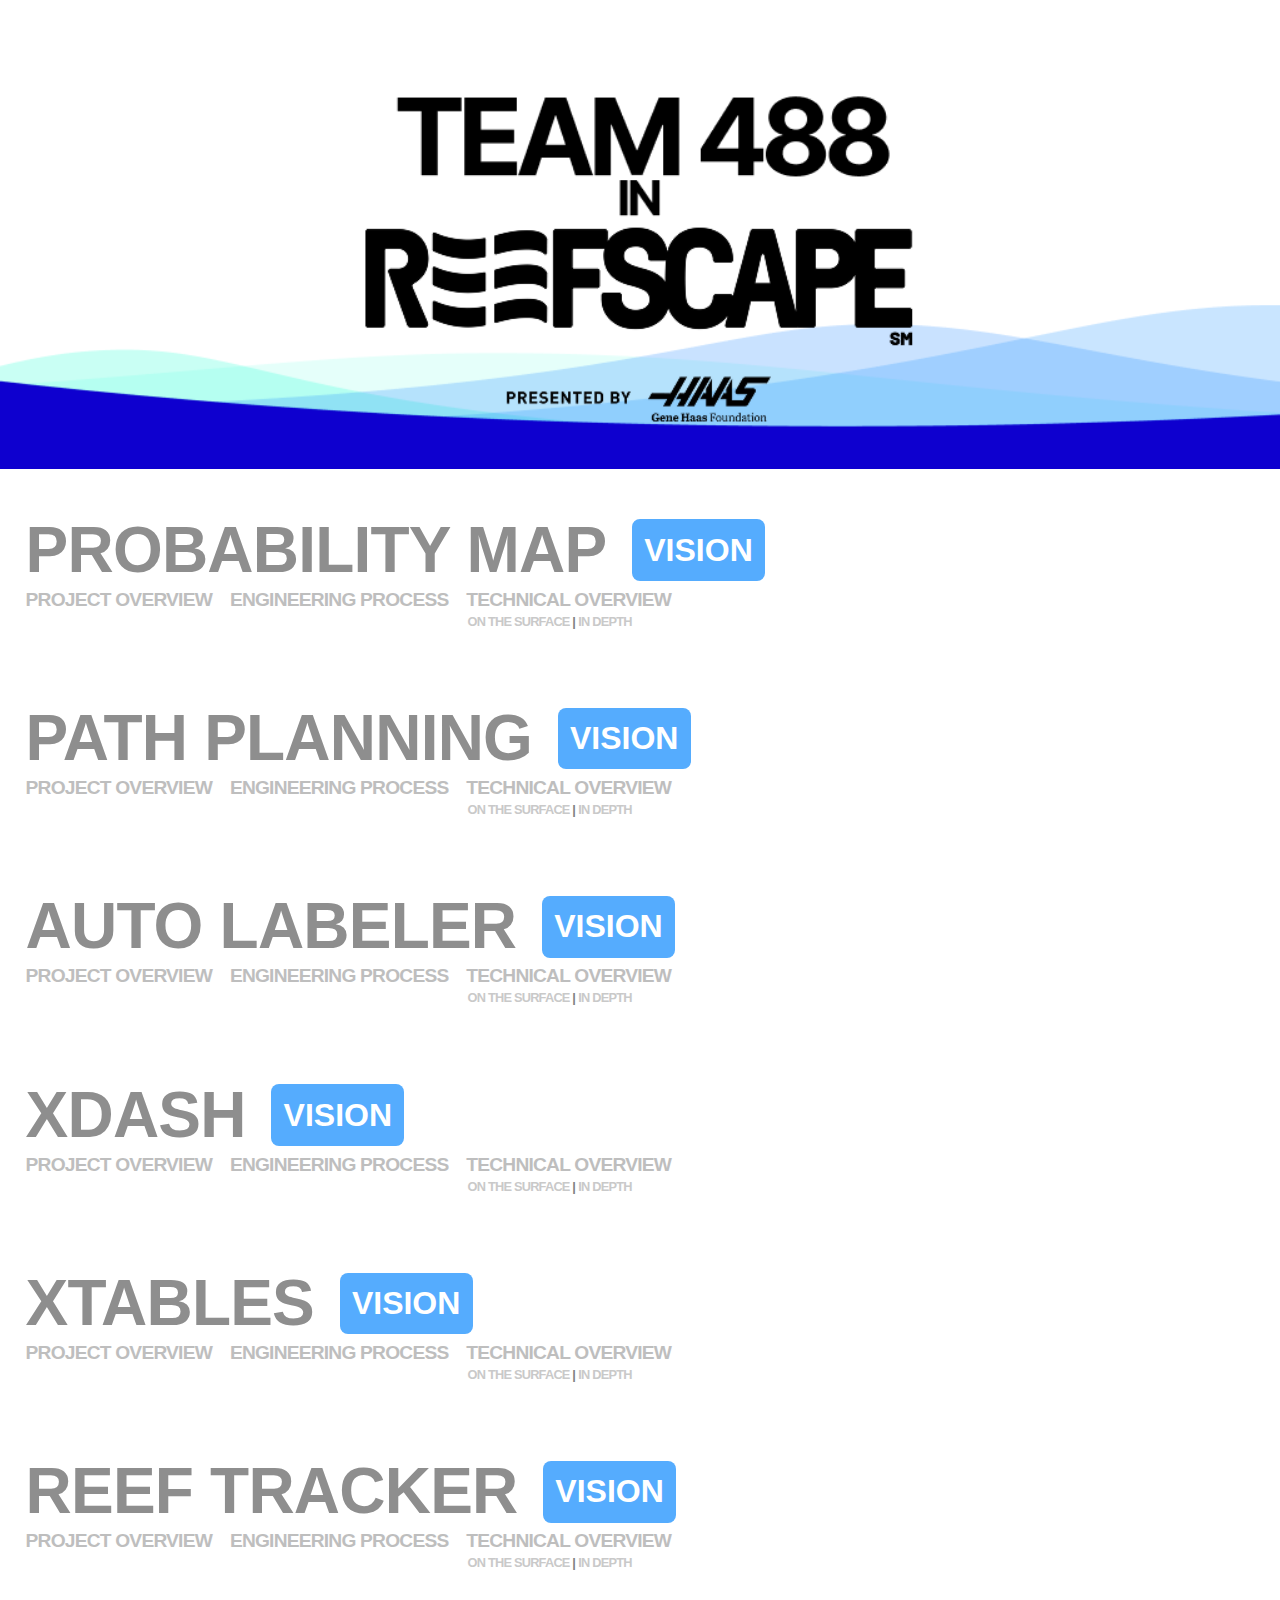
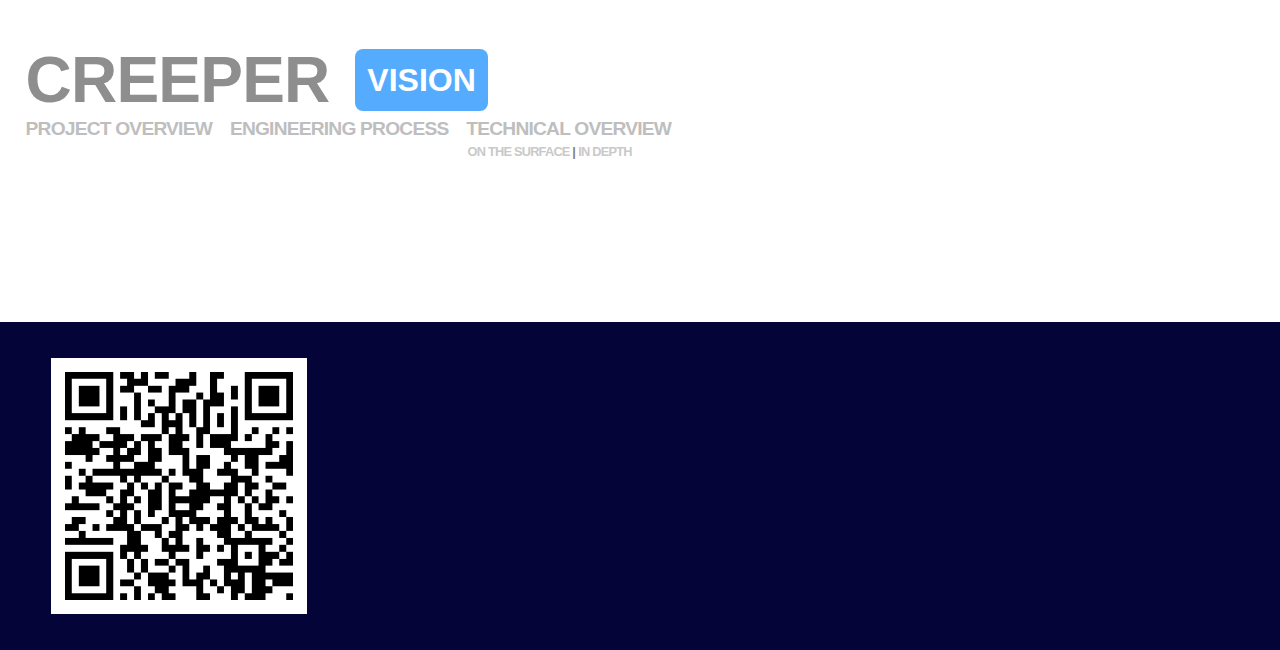
==== index.html @ 6c988e1d "A little bit of cleanup to styles.css" ====
<html lang="en">
  <head>
    <meta charset="UTF-8" />
    <meta name="viewport" content="width=device-width, initial-scale=1.0" />
    <title>XBOT in Reefscape</title>
    <link rel="stylesheet" href="./styles/styles.css" />
  </head>
  <body>
    <main>
      <section id="hero">
        <img src="" id="wave-graphic" />
        <!--<div class="links">
            <button class="button-enabled">VISION</button>
            <button class="button-disabled">PROGRAMMING</button>
            <button class="button-disabled">ELECTRICAL</button>
            <button class="button-disabled">MECHANICAL</button>
            <button class="button-disabled">CAD</button>
          </div>-->
      </section>
      <section class="content"></section>
    </main>
    <footer>
      <img
        src="./styles/static/QR-code.png"
        alt=""
        style="width: 20%; padding: 2% 4%"
      />
    </footer>
  </body>
  <script src="./scripts/script.js"></script>
</html>
---- styles/styles.css ----
.inter-regular {
    font-family: "Inter", sans-serif;
    font-optical-sizing: auto;
    font-weight: 400;
    font-style: normal;
  }
  .inter-bold {
    font-family: "Inter", sans-serif;
    font-weight: 700;
    font-style: normal;
  }
  
  .inter-regular-italic {
    font-family: "Inter", sans-serif;
    font-weight: 400;
    font-style: italic;
  }
  
  .inter-bold-italic {
    font-family: "Inter", sans-serif;
    font-weight: 700;
    font-style: italic;
  }

body, main{
    margin: 0 0;
    font-family: 'Inter', sans-serif;
}

footer{
    text-align: left;
    background-color: rgb(4, 4, 56);
    padding: 10px 0;
    margin-top: 15vh;
}

#QR-code{
    width: 20%; 
    padding: 2% 4%;
}

#hero{
    background-color: white;
}

a:hover{
    color: #9186c5;
}

#wave-graphic{
    width: 100%;
}

button, .project-title, .project-nav, .project-title-inactive, .project-nav-active, .project-nav-inactive, .in-depth, .in-depth-active, .in-depth-inactive, .on-the-surface, .on-the-surface-active, .on-the-surface-inactive{
    letter-spacing: -0.789px;
}

.project-content-image-div{
    width: 100%;
    display: flex;
    justify-content: center;
    align-items: center;
}

.project-content-image{
    width: 95%;
    height: auto;
}

.project-content-table-image{
    width: 95%;
    height: auto;
}

.project-content-image-subtitle{
    font-weight: 900;
    font-style: italic;
    color: rgb(141, 141, 141);
}

table{
    width: 100%;
    border-collapse: collapse;
}
th, td{
    border: 1px solid black;
    padding: 2%;
    text-align: left;
}
th{
    color: #1c4587;
    text-align: center;
}

#wave-graphic{
    width: 100%;
}

.links{
    position: absolute;
    width: 100%;
    height: 8vw;
    background-color: transparent;
    display: flex;
    align-items: center;
    justify-content: center;
    top: 515%;
    flex-wrap: wrap;
}

button{
    border-width: 0;
    font-weight: 900;
    background-color: transparent;
    font-size: 0.8rem;
    margin: 0 0;
    padding: 0.2vh 1.4vw 0.2vh 0;
    letter-spacing: -0.789px;
}

a{
    text-decoration: none;
    color: #58499b;
    font-weight: 700;
}

.button-enabled{
    color: white;
}

.button-disabled{
    color: #AFACFF;    
}

.project{
    box-sizing: border-box;
    padding: 2%;
}

.project-title-inactive{
    color: #8e8e8e;
}

.project-header{
    display: flex;
    flex-direction: column;
}

.project-title-div{
    display: flex;
    flex-direction: row;
    align-items: center;
}

.project-title, .project-title-inactive{
    font-weight: 700;
    margin: 2vh 0 0 0;
}

.vision-discipline-tag, .programming-discipline-tag, .electrical-discipline-tag, .mechanical-discipline-tag, .cad-discipline-tag{
    font-weight: 900;
    box-sizing: border-box;
    background-color: #55ACFE;
    height: fit-content;
    padding: 1%;
    color: white;
}
.programming-discipline-tag{
        
}
.electrical-discipline-tag{
    
}
.mechanical-discipline-tag{
    
}
.cad-discipline-tag{
    
}

.project-navbar{
    display: flex;
    flex-wrap: wrap;
}

@media (min-width: 0px) and (max-width: 420px){
    .project-title, .project-title-inactive{
        font-size: 7.9vw;
    }
    
    .vision-discipline-tag, .programming-discipline-tag, .electrical-discipline-tag, .mechanical-discipline-tag, .cad-discipline-tag{
        border-radius: 5px;
        margin: 2vh 0 0 2vw;
    }
    .project-nav, .project-nav-inactive{
        font-size: 3.6vw;
    }
    
    .project-nav-active{
        font-size: 3.9vw;
        color: #1100FF;
    }
    
    .project-nav-inactive{
        color: #bebebe;
    }
    
    .technical-overview-wrapper{
        display: flex;
        flex-direction: column;
        flex-wrap: wrap;
        align-items: baseline;
        
    }

    .technical-overview-subwrapper{
        display: flex;
        flex-direction: row;
        align-items: center;
    }
    
    .technical-overview-subwrapper>p{
        margin: 0 0;
        padding: 0 0;
    }
    
    .on-the-surface, .in-depth, .technical-overview-subwrapper>p, .on-the-surface-inactive, .in-depth-inactive, .inactive, .on-the-surface-active, .in-depth-active{
        font-weight: 900;
        font-size: 2.5vw;
        color: 818181;
        padding: 0.1vw 0.1vw;
    }
    
    .on-the-surface-active{
        color: #55ACFE;
    }
    
    .on-the-surface-inactive, .in-depth-inactive, .inactive{
        color: #c9c9c9;
    }
    
    .in-depth-active{
        color: #370084;
    }
    
    .project-content-item{
        margin: 3vh 0;
    }
    
    .project-content-item-title{
        margin: 1vh 0;
    }
    
    .project-content-item-paragraph{
        margin: 2vh 0;
    }
    
    .project-content-item-list{
        margin: 1vh 0;
    }
    
    .hidden-project{
        visibility: hidden;
        position: absolute;
    }
    
    .project-content{  
        transition: opacity 1s ease, height 0.5s ease-in-out;
        overflow: hidden;
        overflow-y: auto;
        opacity: 1;
        border-bottom: 2px solid rgb(191 191 191 /37%)
    }    
}

@media (min-width: 420px) and (max-width: 553px){
    .project-title, .project-title-inactive{
        font-size:  7.9vw;
    }
    
    .vision-discipline-tag, .programming-discipline-tag, .electrical-discipline-tag, .mechanical-discipline-tag, .cad-discipline-tag{
        border-radius: 5px;
        margin: 2vh 0 0 2vw;
    }
    
    .project-nav{
        font-size: 0.9rem;
    }
    
    
    .project-nav-active{
        font-size: 1rem;
        color: #1100FF;
    }
    
    .project-nav-inactive{
        font-size: 0.9rem;
        color: #bebebe;
    }
    
    .technical-overview-wrapper{
        display: flex;
        flex-direction: column;
        flex-wrap: wrap;
        align-items: baseline;
        
    }

    .technical-overview-subwrapper{
        display: flex;
        flex-direction: row;
        align-items: center;
    }
    
    .technical-overview-subwrapper>p{
        margin: 0 0;
        padding: 0 0;
    }
    
    .on-the-surface, .in-depth, .technical-overview-subwrapper>p, .on-the-surface-inactive, .in-depth-inactive, .inactive, .on-the-surface-active, .in-depth-active{
        font-weight: 900;
        font-size: 0.7rem;
        color: 818181;
        padding: 0.1vw 0.1vw;
    }
    
    .on-the-surface-active{
        color: #55ACFE;
    }
    
    .on-the-surface-inactive, .in-depth-inactive, .inactive{
        color: #c9c9c9;
    }
    
    .in-depth-active{
        color: #370084;
    }
    
    .project-content-item{
        margin: 3vh 0;
    }
    
    .project-content-item-title{
        margin: 1vh 0;
    }
    
    .project-content-item-paragraph{
        margin: 2vh 0;
    }
    
    .project-content-item-list{
        margin: 1vh 0;
    }
    
    .hidden-project{
        visibility: hidden;
        position: absolute;
    }
    
    .project-content{  
        transition: opacity 1s ease, height 0.5s ease-in-out;
        overflow: hidden;
        overflow-y: auto;
        opacity: 1;
        border-bottom: 2px solid rgb(191 191 191 /37%)
    }    
}

@media (min-width: 553px) and (max-width:769px){
    .project-title, .project-title-inactive{
        font-size: 6vw;
    }
    
    .vision-discipline-tag, .programming-discipline-tag, .electrical-discipline-tag, .mechanical-discipline-tag, .cad-discipline-tag{
        border-radius: 6px;
        margin: 2.1vh 0 0 2vw;
        font-size: 1.2rem;
    }
    
    .project-navbar{
        align-items: baseline;
    }

    .project-nav-active, .project-nav-inactive, .project-nav{
        font-size: 0.9rem;
    }
    
    .project-nav-active{
        color: #1100FF;
        font-size: 1rem;
    }
    
    .project-nav-inactive{
        color: #bebebe;
    }
    
    .technical-overview-wrapper{
        display: flex;
        flex-direction: column;
        flex-wrap: wrap;
        align-items: baseline;
    }

    .technical-overview-subwrapper{
        display: flex;
        flex-direction: row;
        align-items: center;
    }
    
    .technical-overview-subwrapper>p{
        margin: 0 0;
        padding: 0 0;
    }
    
    .on-the-surface, .in-depth, .technical-overview-subwrapper>p, .on-the-surface-inactive, .in-depth-inactive, .inactive, .on-the-surface-active, .in-depth-active{
        font-weight: 900;
        font-size: 0.7rem;
        color: 818181;
        padding: 0.1vw 0.1vw;
    }
    
    .on-the-surface-active{
        color: #55ACFE;
    }
    
    .on-the-surface-inactive, .in-depth-inactive, .inactive{
        color: #c9c9c9;
    }
    
    .in-depth-active{
        color: #370084;
    }
    
    .project-content-item{
        margin: 3vh 0;
    }
    
    .project-content-item-title{
        margin: 1vh 0;
        font-size: 1.5rem;
    }
    
    .project-content-item-paragraph{
        margin: 2vh 0;
    }
    
    .project-content-item-list{
        margin: 1vh 0;
    }
    
    .hidden-project{
        visibility: hidden;
        position: absolute;
    }
    
    .project-content{  
        transition: opacity 1s ease, height 0.5s ease-in-out;
        overflow: hidden;
        overflow-y: auto;
        opacity: 1;
        border-bottom: 2px solid rgb(191 191 191 /37%)
    }    
}

@media (min-width: 769px) and (max-width:1023px){
    .project-title, .project-title-inactive{
        font-size: 6vw;
    }
    
    .vision-discipline-tag, .programming-discipline-tag, .electrical-discipline-tag, .mechanical-discipline-tag, .cad-discipline-tag{
        border-radius: 7px;
        margin: 2.1vh 0 0 2vw;
        font-size: 3vw;
    }
    
    .project-navbar{
        align-items: baseline;
    }
    
    .project-nav, .project-nav-active, .project-nav-inactive{
        font-size: 2vw;
    }
    
    
    .project-nav-active{
        font-size: 2.2vw;
        color: #1100FF;
    }
    
    .project-nav-inactive{
        color: #bebebe;
    }
    
    .technical-overview-wrapper{
        display: flex;
        flex-direction: column;
        flex-wrap: wrap;
        align-items: baseline;
    }

    .technical-overview-subwrapper{
        display: flex;
        flex-direction: row;
        align-items: center;
    }
    
    .technical-overview-subwrapper>p{
        margin: 0 0;
        padding: 0 0;
    }
    
    .on-the-surface, .in-depth, .technical-overview-subwrapper>p, .on-the-surface-inactive, .in-depth-inactive, .inactive, .on-the-surface-active, .in-depth-active{
        font-weight: 900;
        font-size: 1.5vw;
        color: 818181;
        padding: 0.1vw 0.1vw;
    }
    
    .on-the-surface-active{
        color: #55ACFE;
    }
    
    .on-the-surface-inactive, .in-depth-inactive, .inactive{
        color: #c9c9c9;
    }
    
    .in-depth-active{
        color: #370084;
    }
    
    .project-content-item{
        margin: 3vh 0;
    }
    
    .project-content-item-title{
        margin: 1vh 0;
        font-size: 2.5vw;
    }
    
    .project-content-item-paragraph, .project-content-item-list, .project-content-image-subtitle{
        font-size: 2.2vw;
    }
    
    .project-content-item-paragraph{
        margin: 2vh 0;
    }
    
    .project-content-item-list{
        margin: 1vh 0;
    }
    
    .project-content-image-subtitle{
        font-weight: 900;
        font-style: italic;
        color: black;
    }

    .hidden-project{
        visibility: hidden;
        position: absolute;
    }
    
    .project-content{  
        transition: opacity 1s ease, height 0.5s ease-in-out;
        overflow: hidden;
        overflow-y: auto;
        opacity: 1;
        border-bottom: 2px solid rgb(191 191 191 /37%)
    }    
}

@media (min-width: 1023px) and (max-width:1600px){
    .project-title, .project-title-inactive{
        font-size: 5vw;
    }
    
    .vision-discipline-tag, .programming-discipline-tag, .electrical-discipline-tag, .mechanical-discipline-tag, .cad-discipline-tag{
        border-radius: 8px;
        margin: 2.1vh 0 0 2vw;
        font-size: 2.5vw;
    }
    
    .project-navbar{
        align-items: baseline;
    }
    
    .project-nav, .project-nav-active, .project-nav-inactive{
        font-size: 1.5vw;
    }
    
    .project-nav-active{
        font-size: 1.7vw;
        color: #1100FF;
    }
    
    .project-nav-inactive{
        color: #bebebe;
    }
    
    .technical-overview-wrapper{
        display: flex;
        flex-direction: column;
        flex-wrap: wrap;
        align-items: baseline;
    }

    .technical-overview-subwrapper{
        display: flex;
        flex-direction: row;
        align-items: center;
    }
    
    .technical-overview-subwrapper>p{
        margin: 0 0;
        padding: 0 0;
    }
    
    .on-the-surface, .in-depth, .technical-overview-subwrapper>p, .on-the-surface-inactive, .in-depth-inactive, .inactive, .on-the-surface-active, .in-depth-active{
        font-weight: 900;
        font-size: 1vw;
        color: 818181;
        padding: 0.1vw 0.1vw;
    }
    
    .on-the-surface-active{
        color: #55ACFE;
    }
    
    .on-the-surface-inactive, .in-depth-inactive, .inactive{
        color: #c9c9c9;
    }
    
    .in-depth-active{
        color: #370084;
    }
    
    .project-content-item{
        margin: 3vh 0;
    }
    
    .project-content-item-title{
        margin: 1vh 0;
        font-size: 2.5vw;
    }
    
    .project-content-item-paragraph, .project-content-item-list, .project-content-image-subtitle{
        font-size: 1vw;
    }
    
    .project-content-item-paragraph{
        margin: 2vh 0;
    }
    
    .project-content-item-list{
        margin: 1vh 0;
    }
    
    .project-content-image-subtitle{
        font-weight: 900;
        font-style: italic;
        color: rgb(97, 97, 97);
    }

    .hidden-project{
        visibility: hidden;
        position: absolute;
    }
    
    .project-content{  
        transition: opacity 1s ease, height 0.5s ease-in-out;
        overflow: hidden;
        overflow-y: auto;
        opacity: 1;
        border-bottom: 2px solid rgb(191 191 191 /37%)
    }    
}
@media (min-width: 1600px) and (max-width:2000px){
    .project-title, .project-title-inactive{
        font-size: 5vw;
    }
    
    .vision-discipline-tag, .programming-discipline-tag, .electrical-discipline-tag, .mechanical-discipline-tag, .cad-discipline-tag{
        border-radius: 7px;
        margin: 2.1vh 0 0 2vw;
        font-size: 2.1vw;
    }
    
    .project-navbar{
        align-items: baseline;
    }
    
    .project-nav, .project-nav-active, .project-nav-inactive{
        font-size: 1.5vw;
    }
    
    .project-nav-active{
        font-size: 2.2vw;
        color: #1100FF;
    }
    
    .project-nav-inactive{
        color: #bebebe;
    }
    
    .technical-overview-wrapper{
        display: flex;
        flex-direction: column;
        flex-wrap: wrap;
        align-items: baseline;
    }

    .technical-overview-subwrapper{
        display: flex;
        flex-direction: row;
        align-items: center;
    }
    
    .technical-overview-subwrapper>p{
        margin: 0 0;
        padding: 0 0;
    }
    
    .on-the-surface, .in-depth, .technical-overview-subwrapper>p, .on-the-surface-inactive, .in-depth-inactive, .inactive, .on-the-surface-active, .in-depth-active{
        font-weight: 900;
        font-size: 1.1vw;
        color: 818181;
        padding: 0.1vw 0.1vw;
    }
    
    .on-the-surface-active{
        color: #55ACFE;
    }
    
    .on-the-surface-inactive, .in-depth-inactive, .inactive{
        color: #c9c9c9;
    }
    
    .in-depth-active{
        color: #370084;
    }
    
    .project-content-item{
        margin: 3vh 0;
    }
    
    .project-content-item-title{
        margin: 1vh 0;
        font-size: 2.5vw;
    }
    
    .project-content-item-paragraph, .project-content-item-list, .project-content-image-subtitle{
        font-size: 1.2vw;
    }
    
    .project-content-item-paragraph{
        margin: 2vh 0;
    }
    
    .project-content-item-list{
        margin: 1vh 0;
    }
    
    .project-content-image-subtitle{
        font-weight: 900;
        font-style: italic;
        color: rgb(97, 97, 97);
    }

    .hidden-project{
        visibility: hidden;
        position: absolute;
    }
    
    .project-content{  
        transition: opacity 1s ease, height 0.5s ease-in-out;
        overflow: hidden;
        overflow-y: auto;
        opacity: 1;
        border-bottom: 2px solid rgb(191 191 191 /37%)
    }    
}

@media (min-width: 2000px) and (max-width:2500px){
    a{
        text-decoration: none;
        color: #3a2f6e;
        font-weight: 700;
    }
    .project-title, .project-title-inactive{
        font-size: 6rem;
    }
    
    .vision-discipline-tag, .programming-discipline-tag, .electrical-discipline-tag, .mechanical-discipline-tag, .cad-discipline-tag{
        border-radius: 15px;
        margin: 2.1vh 0 0 2vw;
        font-size: 1.6vw;
    }
    
    .project-navbar{
        align-items: baseline;
    }
    
    .project-nav, .project-nav-active, .project-nav-inactive{
        font-size: 1.5vw;
    }
    
    .project-nav-active{
        font-size: 1.6vw;
        color: #1100FF;
    }
    
    .project-nav-inactive{
        color: #bebebe;
    }
    
    .technical-overview-wrapper{
        display: flex;
        flex-direction: column;
        flex-wrap: wrap;
        align-items: baseline;
    }

    .technical-overview-subwrapper{
        display: flex;
        flex-direction: row;
        align-items: center;
    }
    
    .technical-overview-subwrapper>p{
        margin: 0 0;
        padding: 0 0;
    }
    
    .on-the-surface, .in-depth, .technical-overview-subwrapper>p, .on-the-surface-inactive, .in-depth-inactive, .inactive, .on-the-surface-active, .in-depth-active{
        font-weight: 900;
        font-size: 1vw;
        color: 818181;
        padding: 0.1vw 0.1vw;
    }
    
    .on-the-surface-active{
        color: #55ACFE;
    }
    
    .on-the-surface-inactive, .in-depth-inactive, .inactive{
        color: #c9c9c9;
    }
    
    .in-depth-active{
        color: #370084;
    }
    
    .project-content-item{
        margin: 3vh 0;
    }
    
    .project-content-item-title{
        margin: 1vh 0;
        font-size: 2.5vw;
    }
    
    .project-content-item-paragraph, .project-content-item-list, .project-content-image-subtitle{
        font-size: 1.3vw;
    }
    
    .project-content-item-paragraph{
        margin: 2vh 0;
    }
    
    .project-content-item-list{
        margin: 1vh 0;
    }
    
    .project-content-image-subtitle{
        font-weight: 900;
        font-style: italic;
        color: rgb(97, 97, 97);
    }

    .hidden-project{
        visibility: hidden;
        position: absolute;
    }
    
    .project-content{  
        transition: opacity 1s ease, height 0.5s ease-in-out;
        overflow: hidden;
        overflow-y: auto;
        opacity: 1;
        border-bottom: 2px solid rgb(191 191 191 /37%)
    }    
}
@media (min-width: 2500px){
    .project-title, .project-title-inactive{
        font-size: 7rem;
    }
    
    .vision-discipline-tag, .programming-discipline-tag, .electrical-discipline-tag, .mechanical-discipline-tag, .cad-discipline-tag{
        border-radius: 15px;
        margin: 2.1vh 0 0 2vw;
        font-size: 1.6vw;
    }
    
    .project-navbar{
        align-items: baseline;
    }
    
    .project-nav, .project-nav-active, .project-nav-inactive{
        font-size: 1.5vw;
    }
    
    .project-nav-active{
        font-size: 1.6vw;
        color: #1100FF;
    }
    
    .project-nav-inactive{
        color: #bebebe;
    }
    
    .technical-overview-wrapper{
        display: flex;
        flex-direction: column;
        flex-wrap: wrap;
        align-items: baseline;
    }

    .technical-overview-subwrapper{
        display: flex;
        flex-direction: row;
        align-items: center;
    }
    
    .technical-overview-subwrapper>p{
        margin: 0 0;
        padding: 0 0;
    }
    
    .on-the-surface, .in-depth, .technical-overview-subwrapper>p, .on-the-surface-inactive, .in-depth-inactive, .inactive, .on-the-surface-active, .in-depth-active{
        font-weight: 900;
        font-size: 1.8rem;
        color: 818181;
        padding: 0.1vw 0.1vw;
    }
    
    .on-the-surface-active{
        color: #55ACFE;
    }
    
    .on-the-surface-inactive, .in-depth-inactive, .inactive{
        color: #c9c9c9;
    }
    
    .in-depth-active{
        color: #370084;
    }
    
    .project-content-item{
        margin: 3vh 0;
    }
    
    .project-content-item-title{
        margin: 1vh 0;
        font-size: 2vw;
    }
    
    .project-content-item-paragraph, .project-content-item-list, .project-content-image-subtitle{
        font-size: 1.1vw;
    }
    
    .project-content-item-paragraph{
        margin: 2vh 0;
    }
    
    .project-content-item-list{
        margin: 1vh 0;
    }
    
    .project-content-image-subtitle{
        font-weight: 900;
        font-style: italic;
        color: black;
    }

    .hidden-project{
        visibility: hidden;
        position: absolute;
    }
    
    .project-content{  
        transition: opacity 1s ease, height 0.5s ease-in-out;
        overflow: hidden;
        overflow-y: auto;
        opacity: 1;
        border-bottom: 2px solid rgb(191 191 191 /37%)
    }    
}
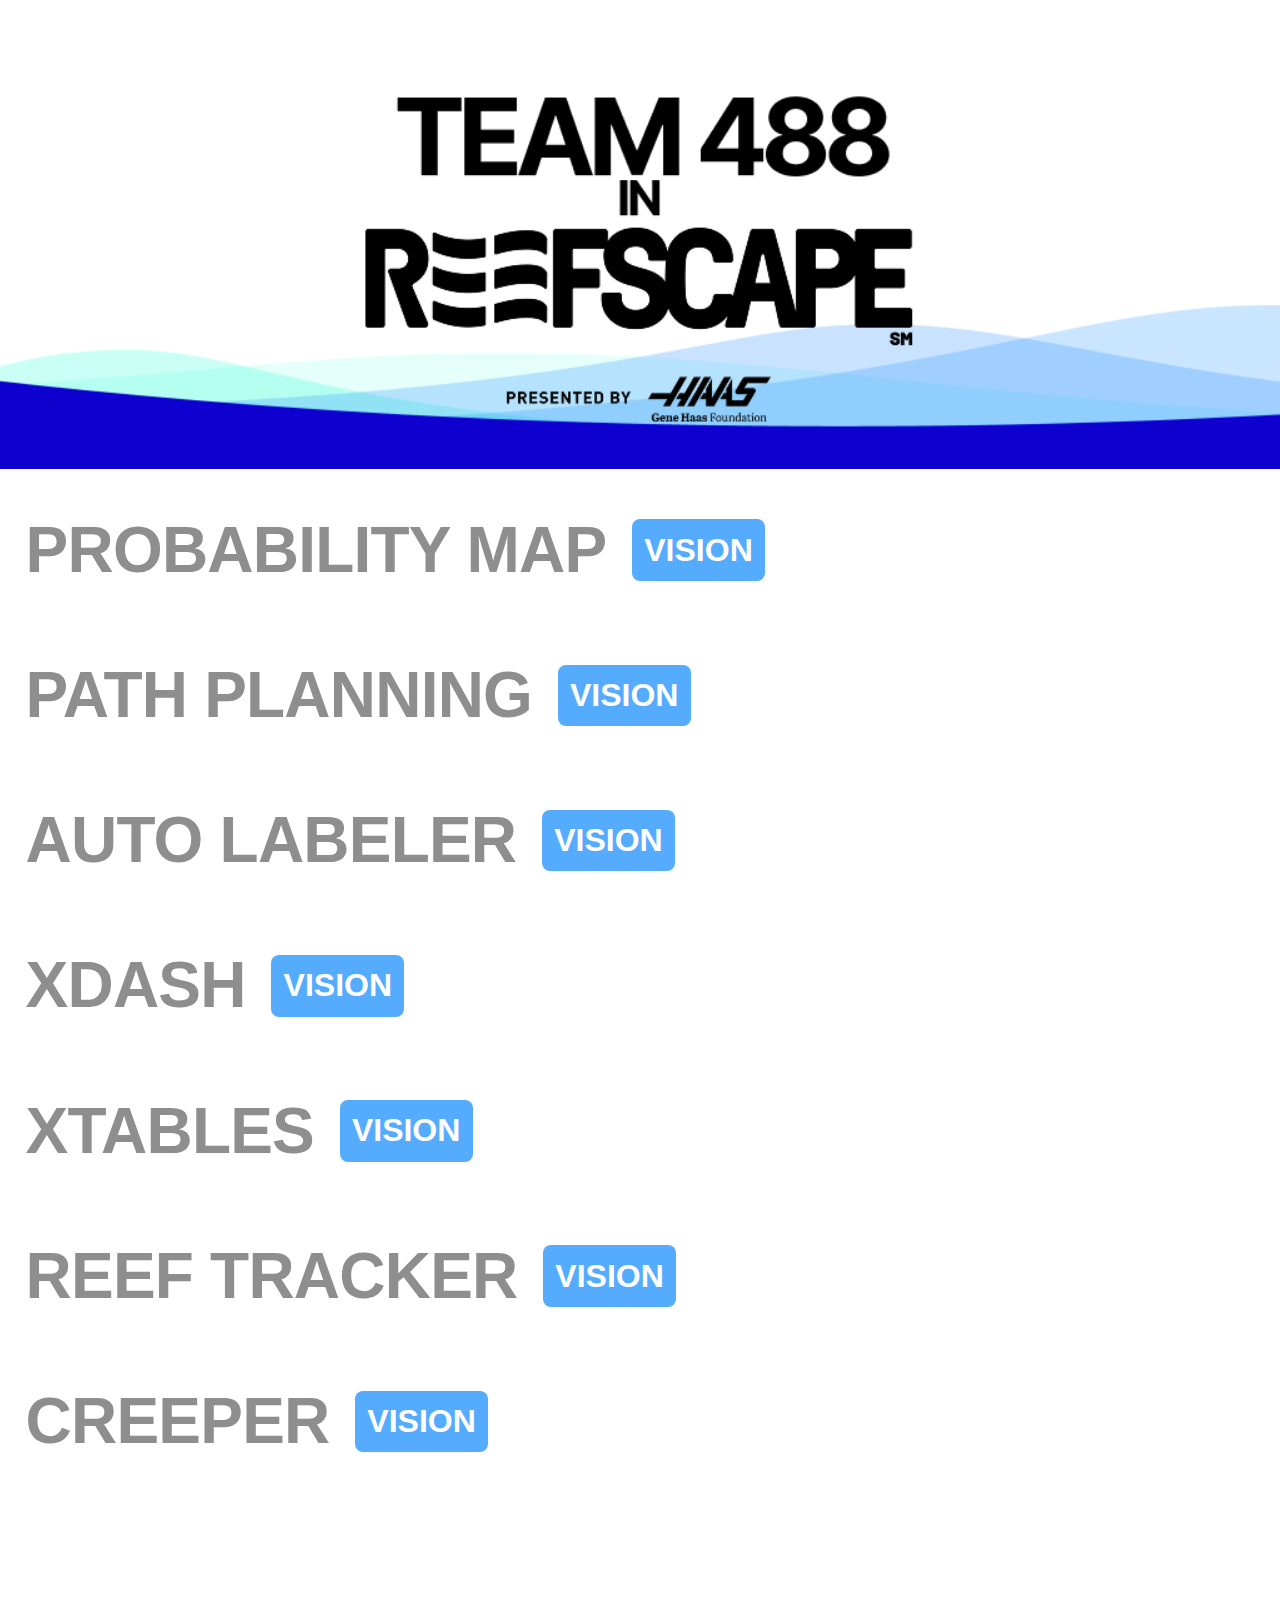
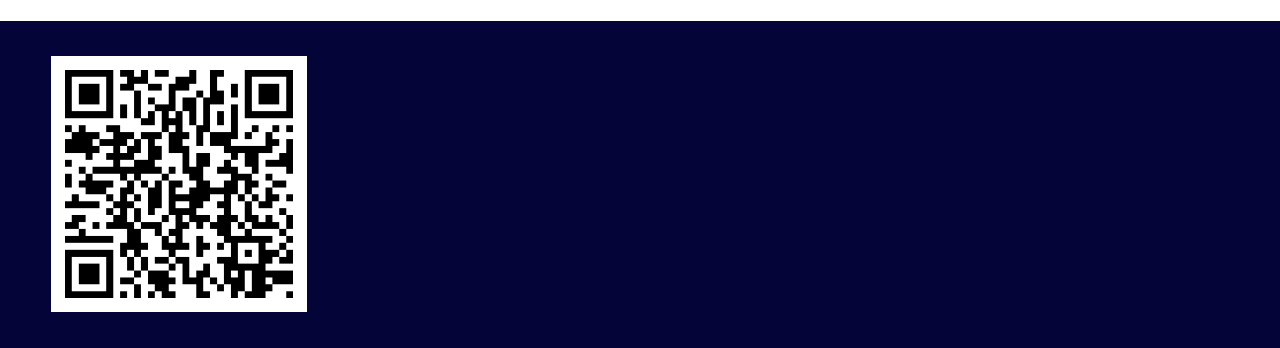
==== commit 50a1ce8e: "Made dropdown transition, removed scrollbar compensation on the projectContent" ====
--- a/index.html
+++ b/index.html
@@ -20,11 +20,7 @@
       <section class="content"></section>
     </main>
     <footer>
-      <img
-        src="./styles/static/QR-code.png"
-        alt=""
-        style="width: 20%; padding: 2% 4%"
-      />
+      <img id="QR-code" src="./styles/static/QR-code.png" />
     </footer>
   </body>
   <script src="./scripts/script.js"></script>
--- a/styles/styles.css
+++ b/styles/styles.css
@@ -137,6 +137,10 @@
     padding: 2%;
 }
 
+.project-title, .project-title-inactive{
+    transition: opacity 1s ease, height 0.5s ease-in-out, color 0.5s ease-in-out;
+}
+
 .project-title-inactive{
     color: #8e8e8e;
 }
@@ -181,7 +185,19 @@
 .project-navbar{
     display: flex;
     flex-wrap: wrap;
-}
+
+    transition: opacity 1s ease, height 0.5s ease-in-out;
+    overflow: hidden;
+    opacity: 1;
+}
+
+.project-content{  
+    transition: opacity 1s ease, height 0.5s ease-in-out;
+    overflow: hidden;
+    opacity: 1;
+    border-bottom: 2px solid rgb(191 191 191 /37%)
+}
+
 
 @media (min-width: 0px) and (max-width: 420px){
     .project-title, .project-title-inactive{
@@ -262,15 +278,7 @@
     .hidden-project{
         visibility: hidden;
         position: absolute;
-    }
-    
-    .project-content{  
-        transition: opacity 1s ease, height 0.5s ease-in-out;
-        overflow: hidden;
-        overflow-y: auto;
-        opacity: 1;
-        border-bottom: 2px solid rgb(191 191 191 /37%)
-    }    
+    }   
 }
 
 @media (min-width: 420px) and (max-width: 553px){
@@ -355,15 +363,7 @@
     .hidden-project{
         visibility: hidden;
         position: absolute;
-    }
-    
-    .project-content{  
-        transition: opacity 1s ease, height 0.5s ease-in-out;
-        overflow: hidden;
-        overflow-y: auto;
-        opacity: 1;
-        border-bottom: 2px solid rgb(191 191 191 /37%)
-    }    
+    }   
 }
 
 @media (min-width: 553px) and (max-width:769px){
@@ -451,15 +451,7 @@
     .hidden-project{
         visibility: hidden;
         position: absolute;
-    }
-    
-    .project-content{  
-        transition: opacity 1s ease, height 0.5s ease-in-out;
-        overflow: hidden;
-        overflow-y: auto;
-        opacity: 1;
-        border-bottom: 2px solid rgb(191 191 191 /37%)
-    }    
+    }   
 }
 
 @media (min-width: 769px) and (max-width:1023px){
@@ -558,15 +550,7 @@
     .hidden-project{
         visibility: hidden;
         position: absolute;
-    }
-    
-    .project-content{  
-        transition: opacity 1s ease, height 0.5s ease-in-out;
-        overflow: hidden;
-        overflow-y: auto;
-        opacity: 1;
-        border-bottom: 2px solid rgb(191 191 191 /37%)
-    }    
+    }   
 }
 
 @media (min-width: 1023px) and (max-width:1600px){
@@ -664,15 +648,7 @@
     .hidden-project{
         visibility: hidden;
         position: absolute;
-    }
-    
-    .project-content{  
-        transition: opacity 1s ease, height 0.5s ease-in-out;
-        overflow: hidden;
-        overflow-y: auto;
-        opacity: 1;
-        border-bottom: 2px solid rgb(191 191 191 /37%)
-    }    
+    }   
 }
 @media (min-width: 1600px) and (max-width:2000px){
     .project-title, .project-title-inactive{
@@ -769,15 +745,7 @@
     .hidden-project{
         visibility: hidden;
         position: absolute;
-    }
-    
-    .project-content{  
-        transition: opacity 1s ease, height 0.5s ease-in-out;
-        overflow: hidden;
-        overflow-y: auto;
-        opacity: 1;
-        border-bottom: 2px solid rgb(191 191 191 /37%)
-    }    
+    }   
 }
 
 @media (min-width: 2000px) and (max-width:2500px){
@@ -880,15 +848,7 @@
     .hidden-project{
         visibility: hidden;
         position: absolute;
-    }
-    
-    .project-content{  
-        transition: opacity 1s ease, height 0.5s ease-in-out;
-        overflow: hidden;
-        overflow-y: auto;
-        opacity: 1;
-        border-bottom: 2px solid rgb(191 191 191 /37%)
-    }    
+    }   
 }
 @media (min-width: 2500px){
     .project-title, .project-title-inactive{
@@ -985,13 +945,5 @@
     .hidden-project{
         visibility: hidden;
         position: absolute;
-    }
-    
-    .project-content{  
-        transition: opacity 1s ease, height 0.5s ease-in-out;
-        overflow: hidden;
-        overflow-y: auto;
-        opacity: 1;
-        border-bottom: 2px solid rgb(191 191 191 /37%)
-    }    
-}
+    }   
+}
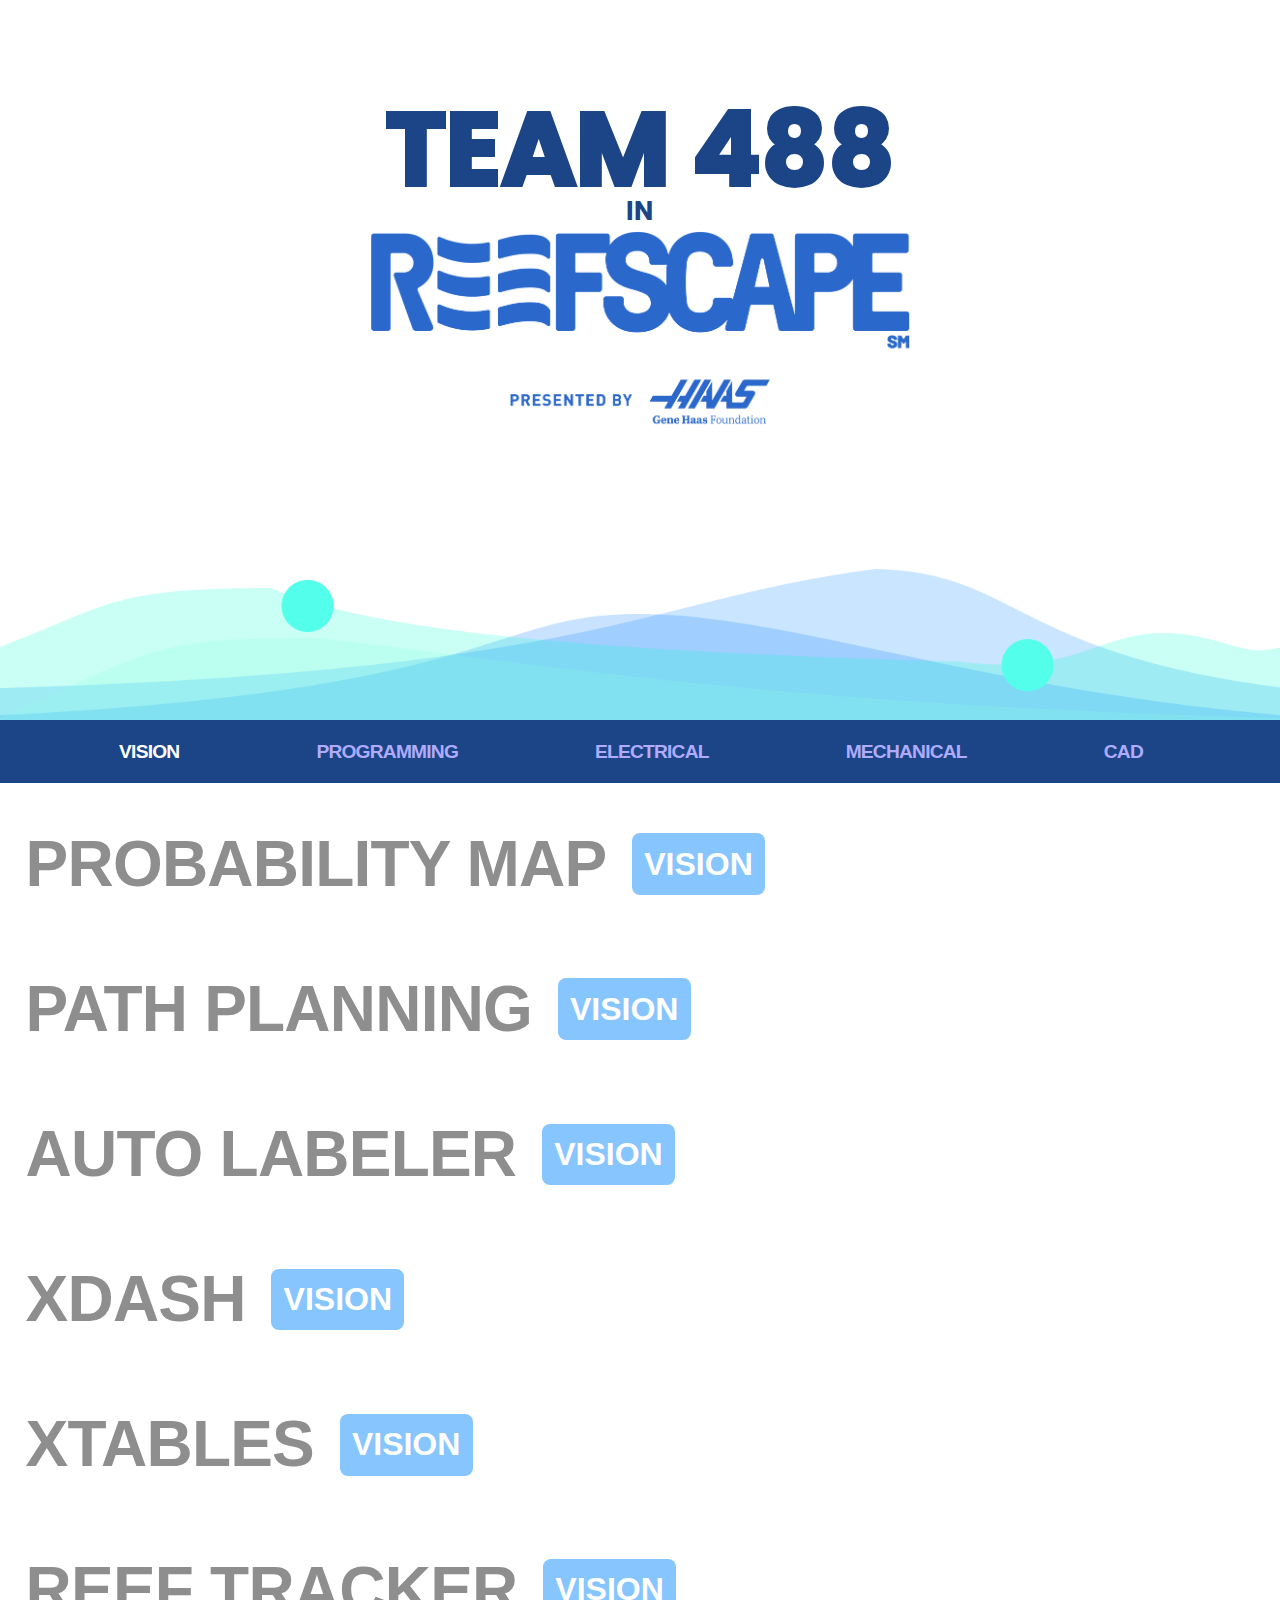
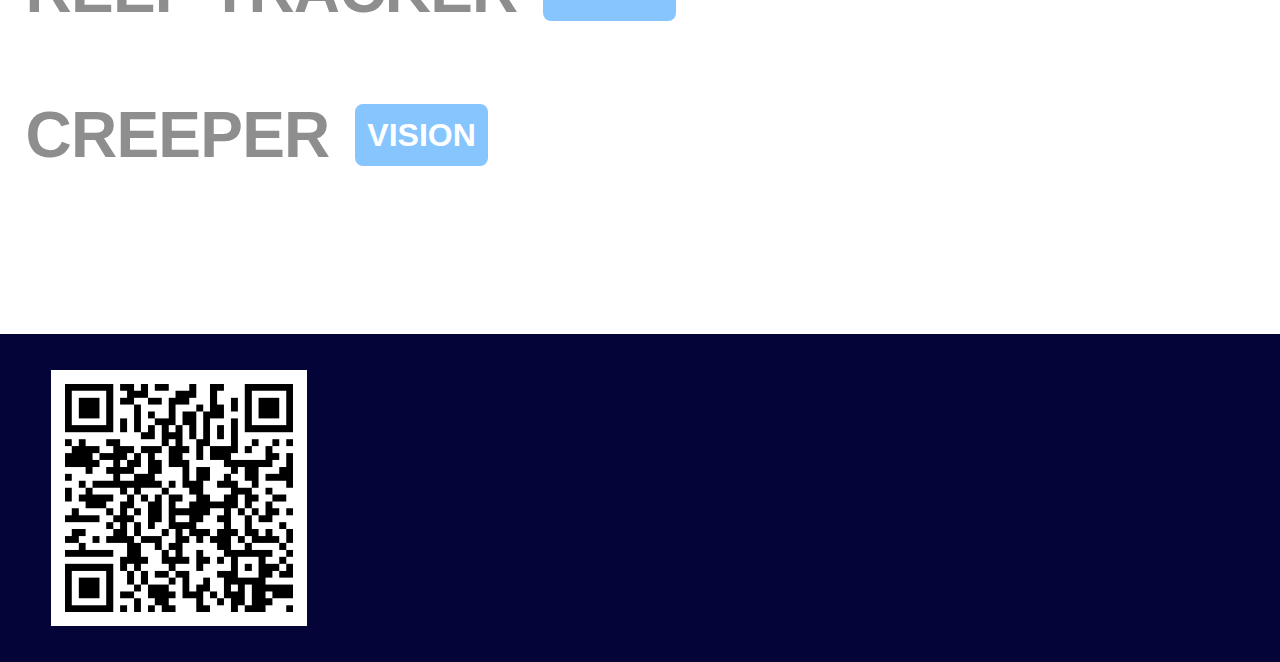
==== commit 91045c4f: "Revamped hero ghraphics, made navbar, added content" ====
--- a/index.html
+++ b/index.html
@@ -8,15 +8,48 @@
   <body>
     <main>
       <section id="hero">
-        <img src="" id="wave-graphic" />
-        <!--<div class="links">
-            <button class="button-enabled">VISION</button>
-            <button class="button-disabled">PROGRAMMING</button>
-            <button class="button-disabled">ELECTRICAL</button>
-            <button class="button-disabled">MECHANICAL</button>
-            <button class="button-disabled">CAD</button>
-          </div>-->
+        <!-- <img src="" id="wave-graphic" /> -->
+        <div class=""></div>
+        <div class="wave-wrapper">
+          <img class="bg-wave-1" src="./styles/static/bg-wave.png" alt="" />
+          <img class="bg-wave-2" src="./styles/static/bg-wave.png" alt="" />
+        </div>
+        <div class="wave-wrapper">
+          <img class="mbg-wave-1" src="./styles/static/mbg-wave.png" alt="" />
+          <img class="mbg-wave-2" src="./styles/static/mbg-wave.png" alt="" />
+        </div>
+        <div class="wave-wrapper">
+          <img class="mfg-wave-1" src="./styles/static/mfg-wave.png" alt="" />
+          <img class="mfg-wave-2" src="./styles/static/mfg-wave.png" alt="" />
+        </div>
+        <div class="wave-wrapper">
+          <img class="algae" src="./styles/static/algae.png" alt="" />
+          <img class="algae" src="./styles/static/algae.png" alt="" />
+        </div>
+        <div class="wave-wrapper">
+          <img class="fg-wave-1" src="./styles/static/fg-wave.png" alt="" />
+          <img class="fg-wave-2" src="./styles/static/fg-wave.png" alt="" />
+        </div>
+        <div class="title-wrapper">
+          <div class="team488-wrapper">
+            <h2>TEAM 488</h2>
+            <h2>TEAM 488</h2>
+            <h3>IN</h3>
+            <img
+              id="reefscape"
+              src="./styles/static/first-reefscape-blue.png"
+              alt=""
+            />
+          </div>
+        </div>
       </section>
+      <div class="links">
+        <button class="button-enabled">VISION</button>
+        <button class="button-disabled">PROGRAMMING</button>
+        <button class="button-disabled">ELECTRICAL</button>
+        <button class="button-disabled">MECHANICAL</button>
+        <button class="button-disabled">CAD</button>
+      </div>
       <section class="content"></section>
     </main>
     <footer>
--- a/styles/styles.css
+++ b/styles/styles.css
@@ -1,3 +1,5 @@
+@import url("https://fonts.googleapis.com/css?family=Poppins:100,200,300,400,500,600,700,800,900");
+
 .inter-regular {
     font-family: "Inter", sans-serif;
     font-optical-sizing: auto;
@@ -22,6 +24,75 @@
     font-style: italic;
   }
 
+  @keyframes slideRight {
+    from {
+      transform: translateX(-100vw);
+    }
+    to {
+      transform: translateX(0);
+    }
+  }
+
+@keyframes slideAndBob {
+    0%{
+        transform: translate(-100vw, 0);
+    }
+    12.5%{
+        transform: translate(-87.5vw, -3vh);
+    }
+    25%{
+        transform: translate(-75vw, 0);
+    }
+    37.5%{
+        transform: translate(-62.5vw, -3vh);
+    }
+    50%{
+        transform: translate(-50vw, 0);
+    }
+    62.5%{
+        transform: translate(-37.5vw, -3vh);
+    }
+    75%{
+        transform: translate(-25vw, 0);
+    }
+    87.5%{
+        transform: translate(-12.5vw, -3vh);
+    }
+    100%{
+        transform: translate(0vw, 0);
+    }
+}
+@keyframes waterText {
+	0%,
+	100% {
+		clip-path: polygon(
+			0% 45%,
+			16% 44%,
+			33% 50%,
+			54% 60%,
+			70% 61%,
+			84% 59%,
+			100% 52%,
+			100% 100%,
+			0% 100%
+		);
+	}
+
+	50% {
+		clip-path: polygon(
+			0% 60%,
+			15% 65%,
+			34% 66%,
+			51% 62%,
+			67% 50%,
+			84% 45%,
+			100% 46%,
+			100% 100%,
+			0% 100%
+		);
+	}
+}
+
 body, main{
     margin: 0 0;
     font-family: 'Inter', sans-serif;
@@ -41,6 +112,100 @@
 
 #hero{
     background-color: white;
+    height: 75vh;
+    width: 100vw;
+    position: relative;
+}
+
+.title-wrapper{
+    display: flex;
+    align-items: center;
+    justify-content: center;
+    width: 100%;
+    height: 100%;
+}
+
+.team488-wrapper {
+	position: relative;
+    left: 50%;
+    width: 100%;
+    height: 100%;
+}
+
+.team488-wrapper h3{
+    position: absolute;
+    top: 30%;
+    left: 0%;
+    transform: translateX(-50%);
+    font-size: 2vw;
+    color: #1c4587;
+    font-family: "Poppins", sans-serif;
+}
+
+.team488-wrapper #reefscape{
+    position: relative;
+    width: 50vw;
+    top: 15vw;
+    left: 0%;
+    transform: translateX(-50%);
+    filter: brightness(1.5);
+}
+
+.team488-wrapper h2 {
+	color: #ffffff;
+	font-size: 8vw;
+	position: absolute;
+	transform: translate(-50%, -4vw);
+	font-family: "Poppins", sans-serif;
+}
+
+.team488-wrapper h2:nth-child(1) {
+	color: transparent;
+	-webkit-text-stroke: 4px #1c4587;
+}
+
+.team488-wrapper h2:nth-child(2) {
+	color: #1c4587;
+	animation: waterText 4s ease-in-out infinite;
+}
+
+.wave-wrapper{
+    height: fit-content;
+    width: 100vw;
+    overflow: hidden; 
+    white-space: nowrap; 
+    display: flex;
+    flex-direction: row;
+    position: absolute;
+    bottom: 0;
+    left: 0;
+}
+
+.fg-wave-1, .fg-wave-2, .mfg-wave-1, .mfg-wave-2, .mbg-wave-1, .mbg-wave-2, .bg-wave-1, .bg-wave-2, .algae{
+    width: 100vw; 
+    height: auto; 
+    animation: slideRight 10s linear infinite; 
+    flex-shrink: 0;
+}
+
+.fg-wave-1, .fg-wave-2{
+    animation: slideRight 10s linear infinite; 
+}
+
+.mfg-wave-1, .mfg-wave-2{
+    animation: slideRight 15s linear infinite; 
+}
+
+.algae{
+    animation: slideAndBob 15s linear infinite; 
+}
+
+.mbg-wave-1, .mbg-wave-2{
+    animation: slideRight 20s linear infinite; 
+}
+
+.bg-wave-1, .bg-wave-2{
+    animation: slideRight 30s linear infinite; 
 }
 
 a:hover{
@@ -97,15 +262,13 @@
 }
 
 .links{
-    position: absolute;
-    width: 100%;
-    height: 8vw;
-    background-color: transparent;
+    width: 100vw;
     display: flex;
+    flex-direction: row;
+    background-color: #1c4587;
     align-items: center;
-    justify-content: center;
-    top: 515%;
-    flex-wrap: wrap;
+    justify-content: space-evenly;
+    height: 7vh;
 }
 
 button{
@@ -124,6 +287,15 @@
     font-weight: 700;
 }
 
+.button-enabled,.button-disabled{
+    font-weight: 900;
+    font-size: 1.5vw;
+}
+.button-enabled:hover,.button-disabled:hover{
+    filter: brightness(0.9);
+    cursor: pointer;
+}
+
 .button-enabled{
     color: white;
 }
@@ -156,19 +328,35 @@
     align-items: center;
 }
 
+.project-title-div:hover{
+    cursor: pointer;
+    filter: brightness(0.9);
+}
+
 .project-title, .project-title-inactive{
     font-weight: 700;
     margin: 2vh 0 0 0;
 }
 
+.discipline-tag{
+    transition: background-color 1s ease, font-size 0.25s ease-in-out,color 1s ease;
+}
+
 .vision-discipline-tag, .programming-discipline-tag, .electrical-discipline-tag, .mechanical-discipline-tag, .cad-discipline-tag{
     font-weight: 900;
     box-sizing: border-box;
-    background-color: #55ACFE;
     height: fit-content;
     padding: 1%;
     color: white;
 }
+
+.vision-discipline-tag{
+    background-color: #55ACFE;
+}
+.vision-discipline-tag.discipline-tag-inactive{
+    background-color: #87c5ff;
+}
+
 .programming-discipline-tag{
         
 }
@@ -186,7 +374,7 @@
     display: flex;
     flex-wrap: wrap;
 
-    transition: opacity 1s ease, height 0.5s ease-in-out;
+    transition: opacity 1s ease, height 0.5s ease-in-out, width 0.5s ease-in-out;
     overflow: hidden;
     opacity: 1;
 }
@@ -198,6 +386,50 @@
     border-bottom: 2px solid rgb(191 191 191 /37%)
 }
 
+.project-nav{
+    color:black;
+}
+.interest-tag-div{
+    display: flex;
+    transition: margin-top 0.5s ease;
+}
+
+.interest-tag{
+    border-radius: 20px;
+    padding: 0.5vh 1vw;
+    margin: 0.5vh 1vw 0.5vw 0;
+    font-size: 0.8rem;
+    font-weight: 900;
+    color: white;
+}
+
+.ml{
+    background-color: #3B82F6;
+}
+.ai{
+    background-color: #d81919;
+}
+.computer-vision{
+    background-color: #10B981;
+}
+.unique-approach{
+    background-color: #EC4899;
+}
+.math{
+    background-color: #119427;
+}
+
+.project-navbar-bottom-row{
+    display:flex;
+    align-items: baseline;
+}
+
+video{
+    width: 95%;
+    height: auto;
+
+}
+
 
 @media (min-width: 0px) and (max-width: 420px){
     .project-title, .project-title-inactive{
@@ -279,6 +511,53 @@
         visibility: hidden;
         position: absolute;
     }   
+    .team488-wrapper h3{
+        top: 50vw;
+        font-size: 5vw;
+    }
+    
+    .team488-wrapper #reefscape{
+        top: 65vw;
+        width: 90vw;
+    }
+    
+    .team488-wrapper h2 {
+        transform: translate(-50%, 20vw);
+        font-size: 16vw;
+        border-width: 2px;
+    }
+    .team488-wrapper h2:nth-child(1){
+        -webkit-text-stroke: 2px #1c4587;
+    }
+    @keyframes slideAndBob {
+        0%{
+            transform: translate(-100vw, 0);
+        }
+        12.5%{
+            transform: translate(-87.5vw, -1.8vw);
+        }
+        25%{
+            transform: translate(-75vw, 0);
+        }
+        37.5%{
+            transform: translate(-62.5vw, -1.8vw);
+        }
+        50%{
+            transform: translate(-50vw, 0);
+        }
+        62.5%{
+            transform: translate(-37.5vw, -1.8vw);
+        }
+        75%{
+            transform: translate(-25vw, 0);
+        }
+        87.5%{
+            transform: translate(-12.5vw, -1.8vw);
+        }
+        100%{
+            transform: translate(0vw, 0);
+        }
+    }
 }
 
 @media (min-width: 420px) and (max-width: 553px){
@@ -363,7 +642,26 @@
     .hidden-project{
         visibility: hidden;
         position: absolute;
-    }   
+
+    }
+    .team488-wrapper h3{
+        top: 42.5vw;
+        font-size: 5vw;
+    }
+    
+    .team488-wrapper #reefscape{
+        top: 55vw;
+        width: 78vw;
+    }
+    
+    .team488-wrapper h2 {
+        transform: translate(-50%, 17vw);
+        font-size: 15vw;
+        border-width: 2px;
+    }
+    .team488-wrapper h2:nth-child(1){
+        -webkit-text-stroke: 3px #1c4587;
+    }
 }
 
 @media (min-width: 553px) and (max-width:769px){
@@ -452,6 +750,31 @@
         visibility: hidden;
         position: absolute;
     }   
+    .title-wrapper{
+        
+    }
+    
+    .team488-wrapper {
+    }
+    
+    .team488-wrapper h3{
+        top: 30vw;
+        font-size: 5vw;
+    }
+    
+    .team488-wrapper #reefscape{
+        top: 42vw;
+        width: 70vw;
+    }
+    
+    .team488-wrapper h2 {
+        transform: translate(-50%, 4vw);
+        font-size: 16vw;
+        border-width: 2px;
+    }
+    .team488-wrapper h2:nth-child(1){
+        -webkit-text-stroke: 3px #1c4587;
+    }
 }
 
 @media (min-width: 769px) and (max-width:1023px){
@@ -551,6 +874,18 @@
         visibility: hidden;
         position: absolute;
     }   
+    
+    .team488-wrapper h3{
+        top: 22vw;
+    }
+    
+    .team488-wrapper #reefscape{
+        top: 28vw;
+    }
+    
+    .team488-wrapper h2 {
+        transform: translate(-50%, 6vw);
+    }
 }
 
 @media (min-width: 1023px) and (max-width:1600px){
@@ -649,6 +984,22 @@
         visibility: hidden;
         position: absolute;
     }   
+    .team488-wrapper h3{
+        top: 13vw;
+    }
+    
+    .team488-wrapper #reefscape{
+        top: 18vw;
+        width: 42vw;
+    }
+    
+    .team488-wrapper h2 {
+        transform: translate(-50%, -1vw);
+        font-size: 8vw;
+    }
+    #hero{
+        height: 80vh;
+    }
 }
 @media (min-width: 1600px) and (max-width:2000px){
     .project-title, .project-title-inactive{
@@ -746,6 +1097,22 @@
         visibility: hidden;
         position: absolute;
     }   
+    .team488-wrapper h3{
+        top: 10vw;
+    }
+    
+    .team488-wrapper #reefscape{
+        top: 15vw;
+        width: 42vw;
+    }
+    
+    .team488-wrapper h2 {
+        transform: translate(-50%, -4vw);
+        font-size: 8vw;
+    }
+    #hero{
+        height: 80vh;
+    }
 }
 
 @media (min-width: 2000px) and (max-width:2500px){
@@ -849,6 +1216,19 @@
         visibility: hidden;
         position: absolute;
     }   
+    .team488-wrapper h3{
+        top: 12vw;
+    }
+    
+    .team488-wrapper #reefscape{
+        top: 17vw;
+        width: 38vw;
+    }
+    
+    .team488-wrapper h2 {
+        transform: translate(-50%, -2vw);
+        font-size: 8vw;
+    }
 }
 @media (min-width: 2500px){
     .project-title, .project-title-inactive{
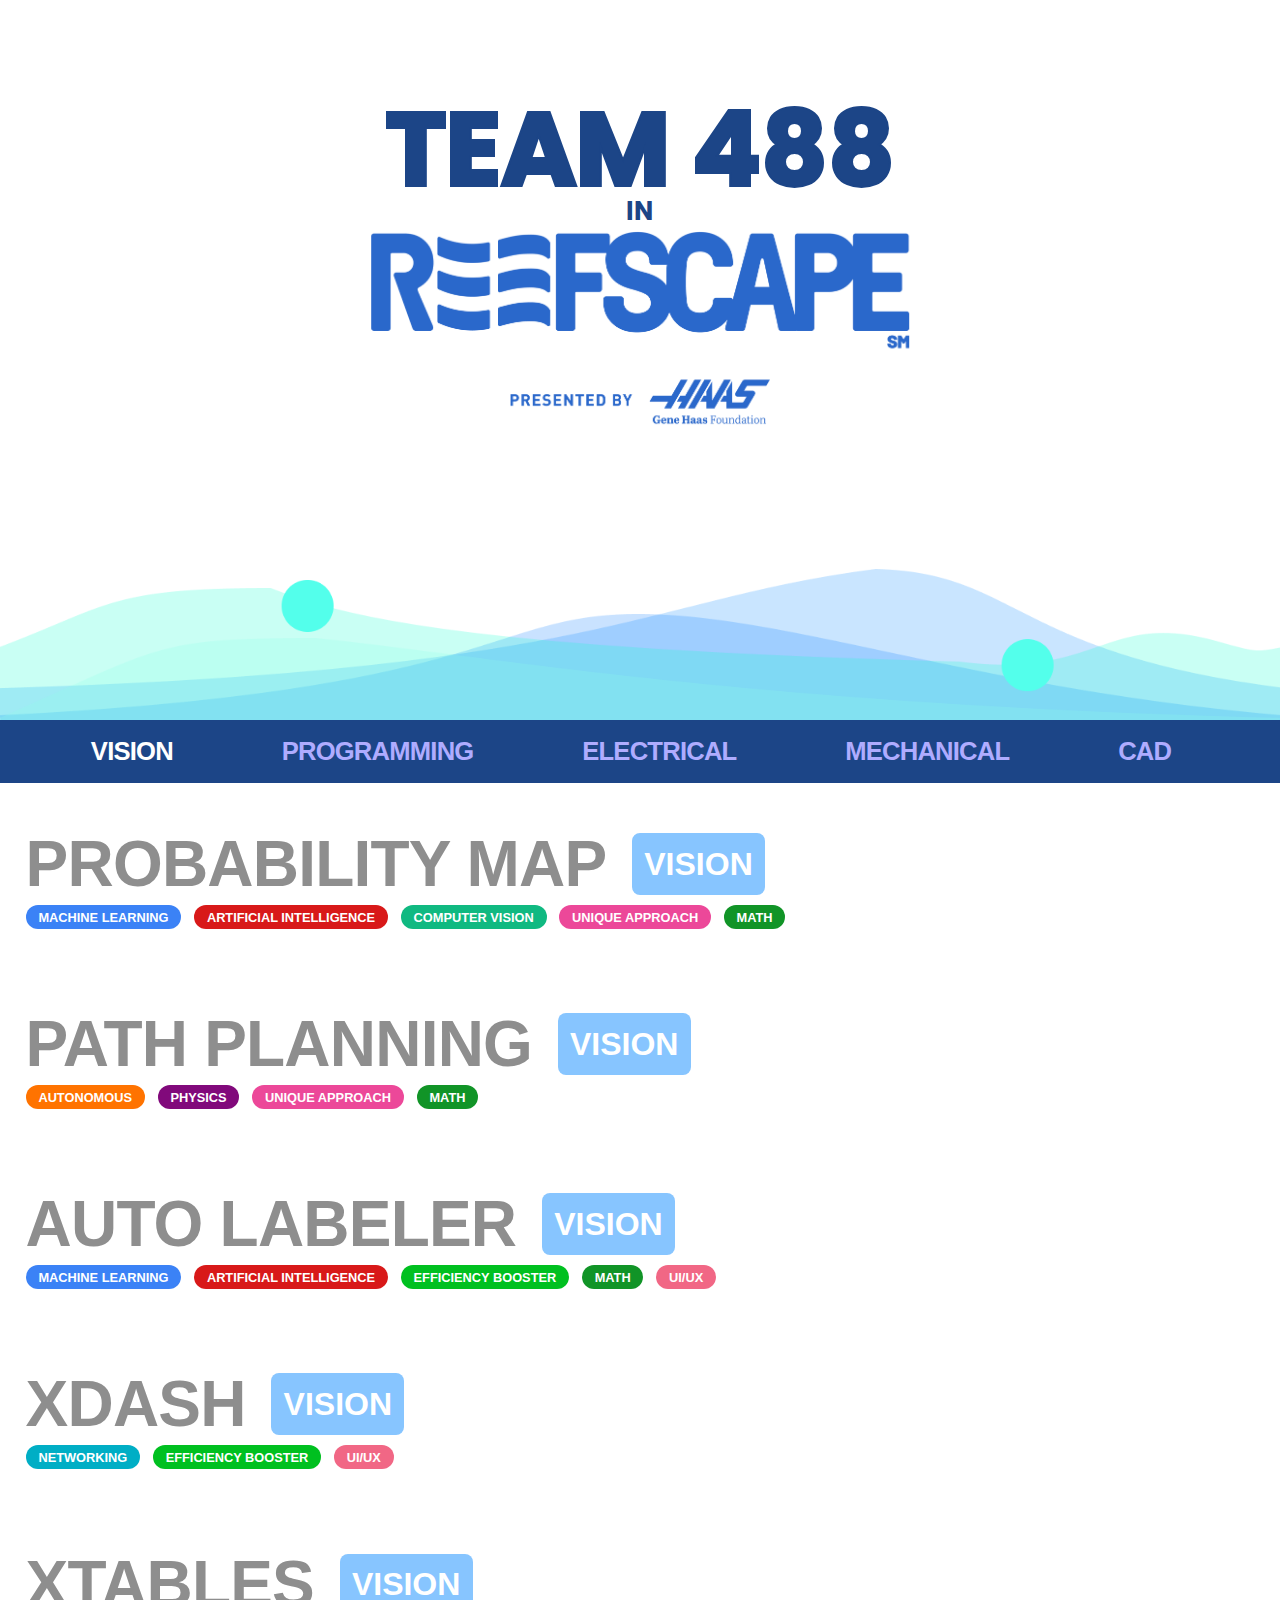
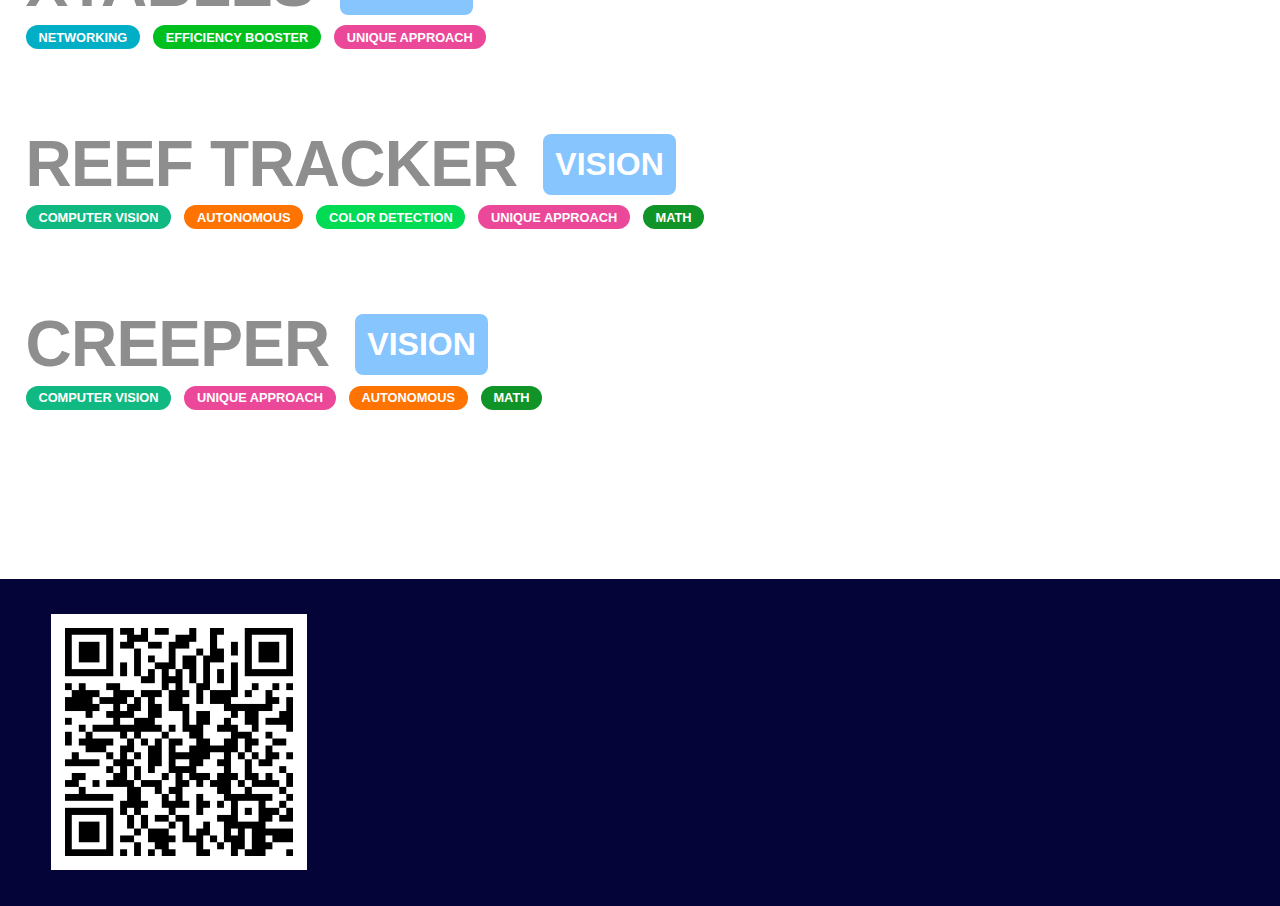
==== commit b71041e6: "Added interest divs, general cleanup, lots of work done! Need to: add pictures when applicable and f" ====
--- a/index.html
+++ b/index.html
@@ -7,6 +7,8 @@
   </head>
   <body>
     <main>
+      <!-- <button id="menu-btn"></button> -->
+
       <section id="hero">
         <!-- <img src="" id="wave-graphic" /> -->
         <div class=""></div>
@@ -50,7 +52,42 @@
         <button class="button-disabled">MECHANICAL</button>
         <button class="button-disabled">CAD</button>
       </div>
-      <section class="content"></section>
+      <section class="content">
+        <section class="project" id='test-project'>
+          <div class="project-header">
+            <div class="project-title-div">
+              <h2 class="project-title-inactive">TEST PROJECT</h2>
+              <div class="vision-discipline-tag discipline-tag discipline-tag-inactive">
+                VISION
+              </div>
+            </div>
+            <div class="interest-tag-div">
+
+            </div>
+            <div class="project-navbar">
+              <button class="project-nav-inactive project-overview-btn">PROJECT OVERVIEW</button>
+              <button class="project-nav-inactive engineering-process-btn">ENGINEERING PROCESS</button>
+              <div class="project-navbar-bottom-row">
+                <div class="technical-overview-wrapper">
+                  <button class="project-nav-inactive technical-overview-btn">TECHNICAL OVERVIEW</button>
+                  <div class="technical-overview-subwrapper">
+                    <button class="on-the-surface-inactive">ON THE SURFACE</button>
+                    <p>|</p>
+                    <button class="in-depth-inactive">IN DEPTH</button>
+                  </div>
+                </div>
+                <button class="project-nav-inactive demo-btn">DEMO</button>
+              </div>
+            </div>
+          </div>
+          <div class="project-content" id="test-project-content">
+            <div class="project-content-image-div">
+              <img src="./styles/static/under-construction.png" class="under-construction" alt="Section still in development.">
+            </div>       
+          <div/>
+        </section>
+      </section>
+      <section class="hidden-content"></section>
     </main>
     <footer>
       <img id="QR-code" src="./styles/static/QR-code.png" />
--- a/styles/styles.css
+++ b/styles/styles.css
@@ -24,7 +24,7 @@
     font-style: italic;
   }
 
-  @keyframes slideRight {
+@keyframes slideRight {
     from {
       transform: translateX(-100vw);
     }
@@ -98,6 +98,15 @@
     font-family: 'Inter', sans-serif;
 }
 
+nav{
+    position: fixed;
+    top: 0;
+    overflow: hidden;
+    background-color: #1c4587;
+    height: 5vh;
+    width: 100%;
+}
+
 footer{
     text-align: left;
     background-color: rgb(4, 4, 56);
@@ -119,10 +128,10 @@
 
 .title-wrapper{
     display: flex;
-    align-items: center;
     justify-content: center;
     width: 100%;
     height: 100%;
+    overflow-x: hidden;
 }
 
 .team488-wrapper {
@@ -262,6 +271,7 @@
 }
 
 .links{
+    position: sticky;
     width: 100vw;
     display: flex;
     flex-direction: row;
@@ -287,6 +297,23 @@
     font-weight: 700;
 }
 
+#menu-btn{
+    position: fixed;
+    top: 10px;
+    right: 10px;
+    width: 100px;
+    aspect-ratio: 10 / 8;
+    background-color: #1c4587;
+    border-radius: 10px;
+    z-index: 10;
+    transition: width 0.2s ease, background-color 0.2s ease;
+}
+
+#menu-btn:hover{
+    width: 110;
+    background-color: #345b99;
+}
+
 .button-enabled,.button-disabled{
     font-weight: 900;
     font-size: 1.5vw;
@@ -309,7 +336,7 @@
     padding: 2%;
 }
 
-.project-title, .project-title-inactive{
+.project-title, .project-title-inactive, .content{
     transition: opacity 1s ease, height 0.5s ease-in-out, color 0.5s ease-in-out;
 }
 
@@ -391,14 +418,23 @@
 }
 .interest-tag-div{
     display: flex;
-    transition: margin-top 0.5s ease;
+    align-items: flex-start;
+    flex-wrap: wrap;
+    clip-path: inset(0 100% 0 0); 
+    max-height: 0;
+    transition: max-height 0.5s ease-in-out, clip-path 0.5s ease-in-out;
+}
+
+.interest-tag-div.active {
+    clip-path: inset(0 0 0 0); 
+    max-height: 200px;
 }
 
 .interest-tag{
-    border-radius: 20px;
+    border-radius: 7px;
     padding: 0.5vh 1vw;
     margin: 0.5vh 1vw 0.5vw 0;
-    font-size: 0.8rem;
+    font-size: 0.5rem;
     font-weight: 900;
     color: white;
 }
@@ -417,6 +453,24 @@
 }
 .math{
     background-color: #119427;
+}
+.physics{
+    background-color: #81097b;
+}
+.autonomous{
+    background-color: #ff7300;
+}
+.networking{
+    background-color: #00aec5;
+}
+.uiux{
+    background-color: #f16785;
+}
+.efficiency-booster{
+    background-color: #00c020;
+}
+.color-detection{
+    background-color: #00db54;
 }
 
 .project-navbar-bottom-row{
@@ -424,14 +478,113 @@
     align-items: baseline;
 }
 
+.hidden-content{
+
+}
+
+.under-construction{
+    width: 60%;
+    height: auto;
+}
+
 video{
     width: 95%;
     height: auto;
 
 }
 
+@media (min-width: 0px) and (max-width:768px){
+    a:hover{
+        color: #3a2f6e;
+    }
+    .button-enabled:hover,.button-disabled:hover, .project-title-div:hover{
+        filter:brightness(1)
+    }
+}
 
 @media (min-width: 0px) and (max-width: 420px){
+    .interest-tag{
+        border-radius: 9px;
+        font-size: 0.5rem;
+    }
+    .button-enabled,.button-disabled{
+        font-size: 3vw;
+    }
+    .wave-wrapper {
+        width: 300vw;
+    }
+    
+    .fg-wave-1, .fg-wave-2, .mfg-wave-1, .mfg-wave-2, .mbg-wave-1, .mbg-wave-2, .bg-wave-1, .bg-wave-2, .algae {
+        width: 300vw; 
+        animation: slideRight0-420 10s linear infinite; 
+    }
+    .fg-wave-1, .fg-wave-2{
+        animation: slideRight0-420 10s linear infinite; 
+    }
+    
+    .mfg-wave-1, .mfg-wave-2{
+        animation: slideRight0-420 15s linear infinite; 
+    }
+    
+    .algae{
+        animation: slideAndBob0-420 15s linear infinite; 
+    }
+    
+    .mbg-wave-1, .mbg-wave-2{
+        animation: slideRight0-420 20s linear infinite; 
+    }
+    
+    .bg-wave-1, .bg-wave-2{
+        animation: slideRight0-420 30s linear infinite; 
+    }
+    
+    @keyframes slideRight0-420 {
+        from {
+            transform: translateX(-300vw);
+        }
+        to {
+            transform: translateX(0);
+        }
+    }
+    
+    @keyframes slideAndBob0-420 {
+        0% {
+            transform: translate(-300vw, 0);
+            opacity: 0;
+        }
+        12.5% {
+            transform: translate(-262.5vw, -3vh);
+            opacity: 0;
+        }
+        25% {
+            transform: translate(-225vw, 0);
+            opacity: 1;
+        }
+        37.5% {
+            transform: translate(-187.5vw, -3vh);
+            opacity: 1;
+        }
+        50% {
+            transform: translate(-150vw, 0);
+            opacity: 1;
+        }
+        62.5% {
+            transform: translate(-112.5vw, -3vh);
+            opacity: 1;
+        }
+        75% {
+            transform: translate(-75vw, 0);
+            opacity: 1;
+        }
+        87.5% {
+            transform: translate(-37.5vw, -3vh);
+            opacity: 0;
+        }
+        100% {
+            transform: translate(0vw, 0);
+            opacity: 0;
+        }
+    }
     .project-title, .project-title-inactive{
         font-size: 7.9vw;
     }
@@ -561,6 +714,89 @@
 }
 
 @media (min-width: 420px) and (max-width: 553px){
+    .interest-tag{
+        border-radius: 9px;
+        font-size: 0.6rem;
+    }
+    .button-enabled,.button-disabled{
+        font-size: 3vw;
+    }
+    .wave-wrapper {
+        width: 300vw;
+    }
+    
+    .fg-wave-1, .fg-wave-2, .mfg-wave-1, .mfg-wave-2, .mbg-wave-1, .mbg-wave-2, .bg-wave-1, .bg-wave-2, .algae {
+        width: 300vw; 
+        animation: slideRight420-553 10s linear infinite; 
+    }
+    .fg-wave-1, .fg-wave-2{
+        animation: slideRight420-553 10s linear infinite; 
+    }
+    
+    .mfg-wave-1, .mfg-wave-2{
+        animation: slideRight420-553 15s linear infinite; 
+    }
+    
+    .algae{
+        animation: slideAndBob420-553 15s linear infinite; 
+    }
+    
+    .mbg-wave-1, .mbg-wave-2{
+        animation: slideRight420-553 20s linear infinite; 
+    }
+    
+    .bg-wave-1, .bg-wave-2{
+        animation: slideRight420-553 30s linear infinite; 
+    }
+    
+    @keyframes slideRight420-553 {
+        from {
+            transform: translateX(-300vw);
+        }
+        to {
+            transform: translateX(0);
+        }
+    }
+    
+    @keyframes slideAndBob420-553 {
+        0% {
+            transform: translate(-300vw, 0);
+            opacity: 0;
+        }
+        12.5% {
+            transform: translate(-262.5vw, -3vh);
+            opacity: 0;
+        }
+        25% {
+            transform: translate(-225vw, 0);
+            opacity: 1;
+        }
+        37.5% {
+            transform: translate(-187.5vw, -3vh);
+            opacity: 1;
+        }
+        50% {
+            transform: translate(-150vw, 0);
+            opacity: 1;
+        }
+        62.5% {
+            transform: translate(-112.5vw, -3vh);
+            opacity: 1;
+        }
+        75% {
+            transform: translate(-75vw, 0);
+            opacity: 1;
+        }
+        87.5% {
+            transform: translate(-37.5vw, -3vh);
+            opacity: 0;
+        }
+        100% {
+            transform: translate(0vw, 0);
+            opacity: 0;
+        }
+    }
+
     .project-title, .project-title-inactive{
         font-size:  7.9vw;
     }
@@ -664,7 +900,84 @@
     }
 }
 
+@media (min-width: 553px){
+    .interest-tag{
+        border-radius: 15px;
+        font-size: 0.8rem;
+    }
+}
 @media (min-width: 553px) and (max-width:769px){
+
+    .button-enabled,.button-disabled{
+        font-size: 3vw;
+    }
+    .wave-wrapper {
+        width: 150vw;
+    }
+    
+    .fg-wave-1, .fg-wave-2, .mfg-wave-1, .mfg-wave-2, .mbg-wave-1, .mbg-wave-2, .bg-wave-1, .bg-wave-2, .algae {
+        width: 150vw; 
+        animation: slideRight553-769 10s linear infinite; 
+    }
+    .fg-wave-1, .fg-wave-2{
+        animation: slideRight553-769 10s linear infinite; 
+    }
+    
+    .mfg-wave-1, .mfg-wave-2{
+        animation: slideRight553-769 15s linear infinite; 
+    }
+    
+    .algae{
+        animation: slideAndBob553-769 15s linear infinite; 
+    }
+    
+    .mbg-wave-1, .mbg-wave-2{
+        animation: slideRight553-769 20s linear infinite; 
+    }
+    
+    .bg-wave-1, .bg-wave-2{
+        animation: slideRight553-769 30s linear infinite; 
+    }
+    
+    @keyframes slideRight553-769 {
+        from {
+            transform: translateX(-150vw);
+        }
+        to {
+            transform: translateX(0);
+        }
+    }
+    
+    @keyframes slideAndBob553-769 {
+        0% {
+            transform: translate(-150vw, 0);
+        }
+        12.5% {
+            transform: translate(-131.25vw, -3vh);
+        }
+        25% {
+            transform: translate(-112.5vw, 0);
+        }
+        37.5% {
+            transform: translate(-93.75vw, -3vh);
+        }
+        50% {
+            transform: translate(-75vw, 0);
+        }
+        62.5% {
+            transform: translate(-56.25vw, -3vh);
+        }
+        75% {
+            transform: translate(-37.5vw, 0);
+        }
+        87.5% {
+            transform: translate(-18.75vw, -3vh);
+        }
+        100% {
+            transform: translate(0vw, 0);
+        }
+    }
+    
     .project-title, .project-title-inactive{
         font-size: 6vw;
     }
@@ -778,6 +1091,75 @@
 }
 
 @media (min-width: 769px) and (max-width:1023px){
+    .button-enabled,.button-disabled{
+        font-size: 2.5vw;
+    }
+    .wave-wrapper {
+        width: 150vw;
+    }
+    
+    .fg-wave-1, .fg-wave-2, .mfg-wave-1, .mfg-wave-2, .mbg-wave-1, .mbg-wave-2, .bg-wave-1, .bg-wave-2, .algae {
+        width: 150vw; 
+        animation: slideRight769-1023 10s linear infinite; 
+    }
+    .fg-wave-1, .fg-wave-2{
+        animation: slideRight769-1023 10s linear infinite; 
+    }
+    
+    .mfg-wave-1, .mfg-wave-2{
+        animation: slideRight769-1023 15s linear infinite; 
+    }
+    
+    .algae{
+        animation: slideAndBob769-1023 15s linear infinite; 
+    }
+    
+    .mbg-wave-1, .mbg-wave-2{
+        animation: slideRight769-1023 20s linear infinite; 
+    }
+    
+    .bg-wave-1, .bg-wave-2{
+        animation: slideRight769-1023 30s linear infinite; 
+    }
+    
+    @keyframes slideRight769-1023 {
+        from {
+            transform: translateX(-150vw);
+        }
+        to {
+            transform: translateX(0);
+        }
+    }
+    
+    @keyframes slideAndBob769-1023 {
+        0% {
+            transform: translate(-150vw, 0);
+        }
+        12.5% {
+            transform: translate(-131.25vw, -3vh);
+        }
+        25% {
+            transform: translate(-112.5vw, 0);
+        }
+        37.5% {
+            transform: translate(-93.75vw, -3vh);
+        }
+        50% {
+            transform: translate(-75vw, 0);
+        }
+        62.5% {
+            transform: translate(-56.25vw, -3vh);
+        }
+        75% {
+            transform: translate(-37.5vw, 0);
+        }
+        87.5% {
+            transform: translate(-18.75vw, -3vh);
+        }
+        100% {
+            transform: translate(0vw, 0);
+        }
+    }
     .project-title, .project-title-inactive{
         font-size: 6vw;
     }
@@ -889,6 +1271,13 @@
 }
 
 @media (min-width: 1023px) and (max-width:1600px){
+    .under-construction{
+        width: 40%;
+        height: auto;
+    }
+    .button-enabled,.button-disabled{
+        font-size: 2vw;
+    }
     .project-title, .project-title-inactive{
         font-size: 5vw;
     }
@@ -1002,6 +1391,13 @@
     }
 }
 @media (min-width: 1600px) and (max-width:2000px){
+    .under-construction{
+        width: 35%;
+        height: auto;
+    }
+    .button-enabled,.button-disabled{
+        font-size: 2vw;
+    }
     .project-title, .project-title-inactive{
         font-size: 5vw;
     }
@@ -1116,6 +1512,13 @@
 }
 
 @media (min-width: 2000px) and (max-width:2500px){
+    .under-construction{
+        width: 30%;
+        height: auto;
+    }
+    .button-enabled,.button-disabled{
+        font-size: 1.5vw;
+    }
     a{
         text-decoration: none;
         color: #3a2f6e;
@@ -1231,6 +1634,10 @@
     }
 }
 @media (min-width: 2500px){
+    .under-construction{
+        width: 30%;
+        height: auto;
+    }
     .project-title, .project-title-inactive{
         font-size: 7rem;
     }
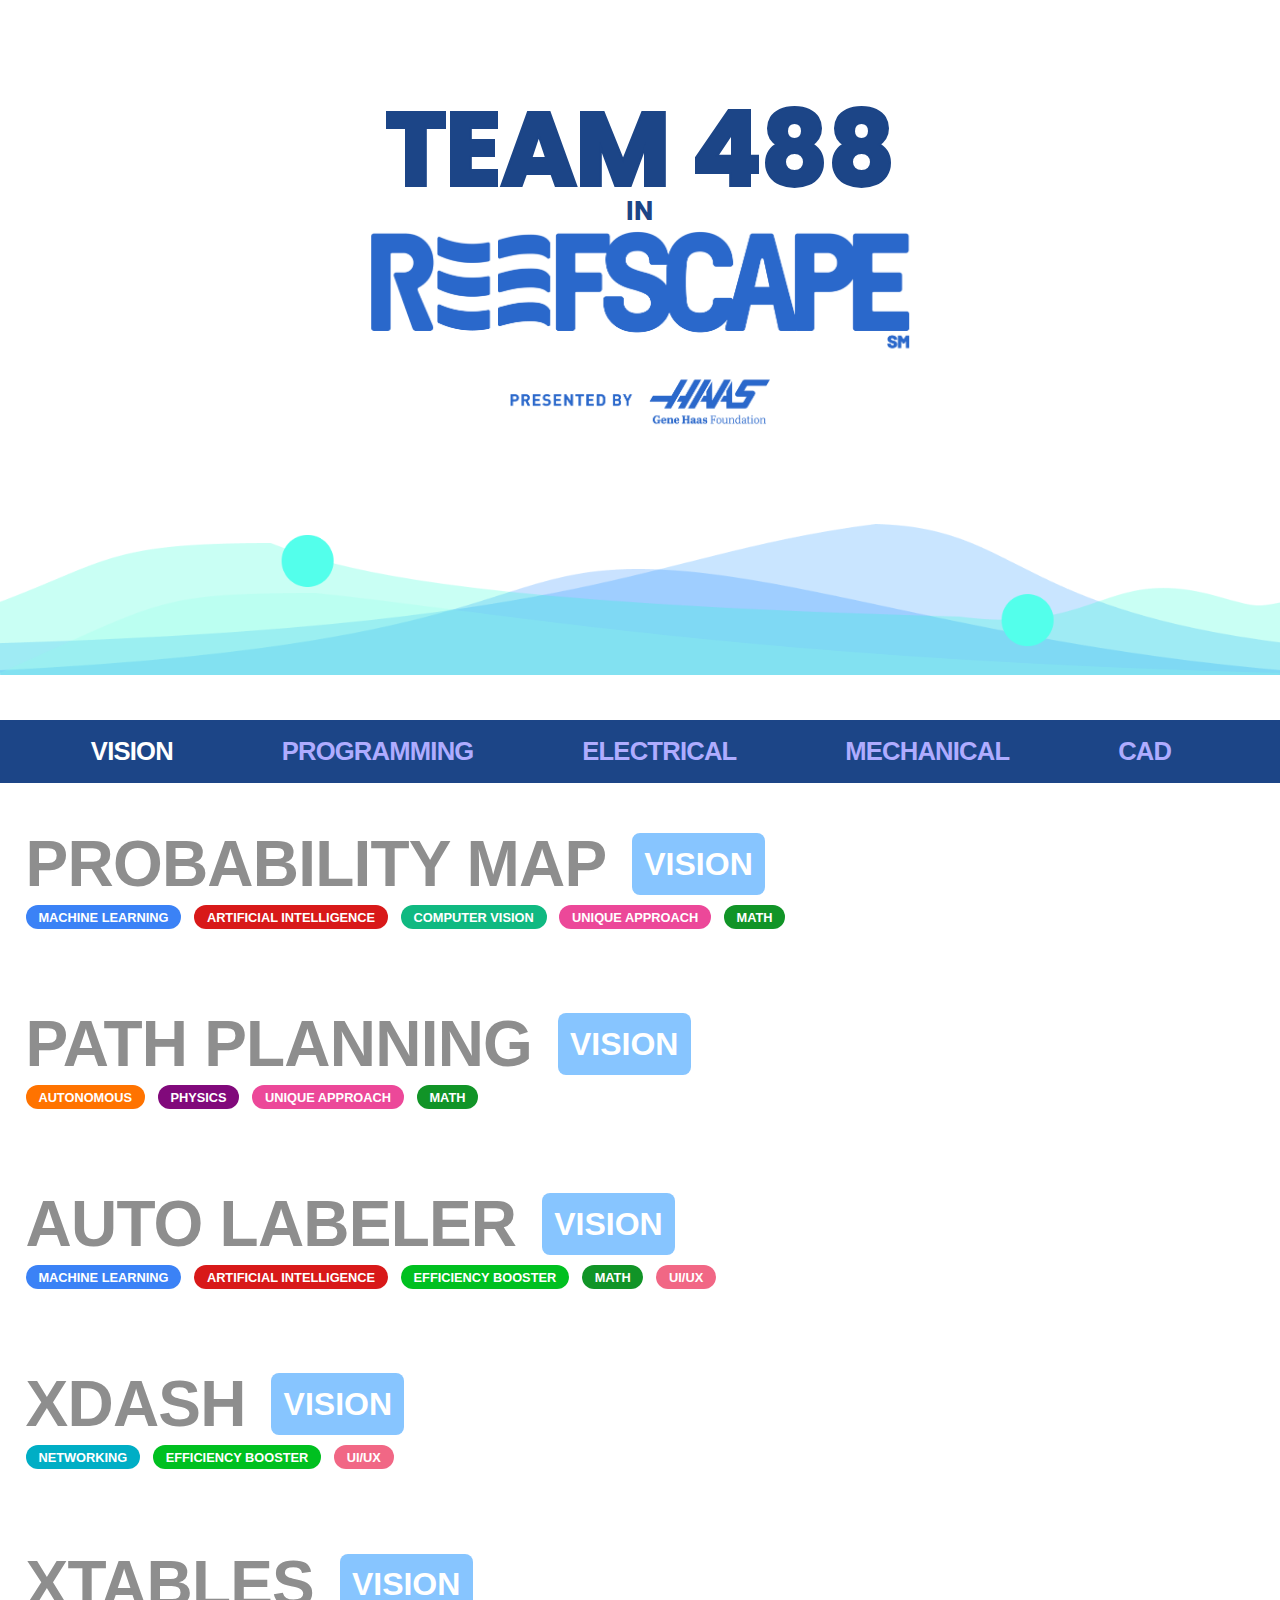
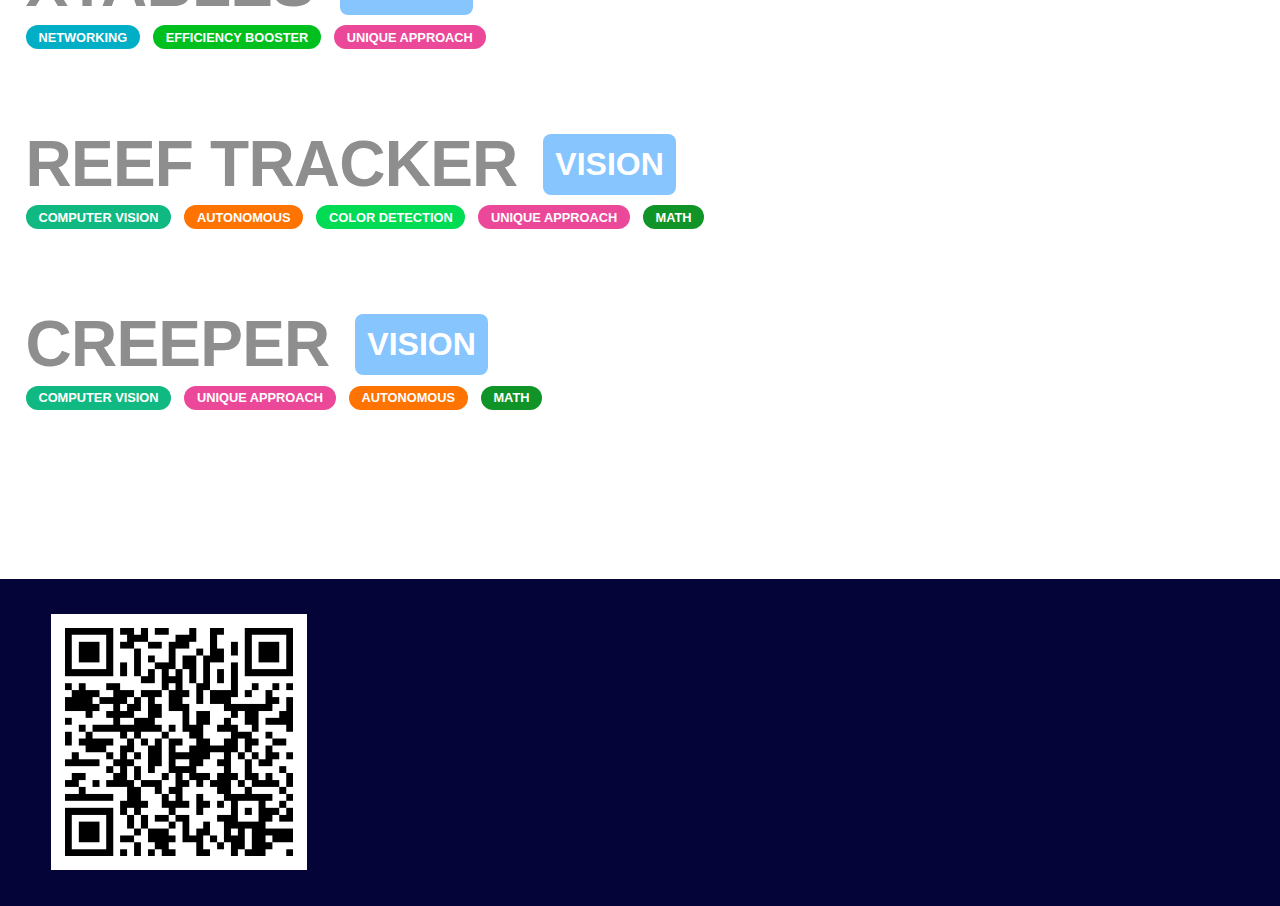
==== commit 96d2597d: "Hero fixed 1/2" ====
--- a/index.html
+++ b/index.html
@@ -11,27 +11,29 @@
 
       <section id="hero">
         <!-- <img src="" id="wave-graphic" /> -->
-        <div class=""></div>
-        <div class="wave-wrapper">
-          <img class="bg-wave-1" src="./styles/static/bg-wave.png" alt="" />
-          <img class="bg-wave-2" src="./styles/static/bg-wave.png" alt="" />
+        <div class="wave-wrapper-wrapper">
+          <div class="wave-wrapper">
+            <img class="bg-wave-1" src="./styles/static/bg-wave.png" alt="" />
+            <img class="bg-wave-2" src="./styles/static/bg-wave.png" alt="" />
+          </div>
+          <div class="wave-wrapper">
+            <img class="mbg-wave-1" src="./styles/static/mbg-wave.png" alt="" />
+            <img class="mbg-wave-2" src="./styles/static/mbg-wave.png" alt="" />
+          </div>
+          <div class="wave-wrapper">
+            <img class="mfg-wave-1" src="./styles/static/mfg-wave.png" alt="" />
+            <img class="mfg-wave-2" src="./styles/static/mfg-wave.png" alt="" />
+          </div>
+          <div class="wave-wrapper">
+            <img class="algae" src="./styles/static/algae.png" alt="" />
+            <img class="algae" src="./styles/static/algae.png" alt="" />
+          </div>
+          <div class="wave-wrapper">
+            <img class="fg-wave-1" src="./styles/static/fg-wave.png" alt="" />
+            <img class="fg-wave-2" src="./styles/static/fg-wave.png" alt="" />
+          </div>
         </div>
-        <div class="wave-wrapper">
-          <img class="mbg-wave-1" src="./styles/static/mbg-wave.png" alt="" />
-          <img class="mbg-wave-2" src="./styles/static/mbg-wave.png" alt="" />
-        </div>
-        <div class="wave-wrapper">
-          <img class="mfg-wave-1" src="./styles/static/mfg-wave.png" alt="" />
-          <img class="mfg-wave-2" src="./styles/static/mfg-wave.png" alt="" />
-        </div>
-        <div class="wave-wrapper">
-          <img class="algae" src="./styles/static/algae.png" alt="" />
-          <img class="algae" src="./styles/static/algae.png" alt="" />
-        </div>
-        <div class="wave-wrapper">
-          <img class="fg-wave-1" src="./styles/static/fg-wave.png" alt="" />
-          <img class="fg-wave-2" src="./styles/static/fg-wave.png" alt="" />
-        </div>
+        
         <div class="title-wrapper">
           <div class="team488-wrapper">
             <h2>TEAM 488</h2>
--- a/styles/styles.css
+++ b/styles/styles.css
@@ -178,6 +178,14 @@
 	animation: waterText 4s ease-in-out infinite;
 }
 
+.wave-wrapper-wrapper{
+    position: absolute;
+    overflow-x: hidden;
+    width: 100vw;
+    height: fit-content;
+    height: 75vh;
+}
+
 .wave-wrapper{
     height: fit-content;
     width: 100vw;
@@ -479,7 +487,7 @@
 }
 
 .hidden-content{
-
+    display: none;
 }
 
 .under-construction{
@@ -724,7 +732,6 @@
     .wave-wrapper {
         width: 300vw;
     }
-    
     .fg-wave-1, .fg-wave-2, .mfg-wave-1, .mfg-wave-2, .mbg-wave-1, .mbg-wave-2, .bg-wave-1, .bg-wave-2, .algae {
         width: 300vw; 
         animation: slideRight420-553 10s linear infinite; 
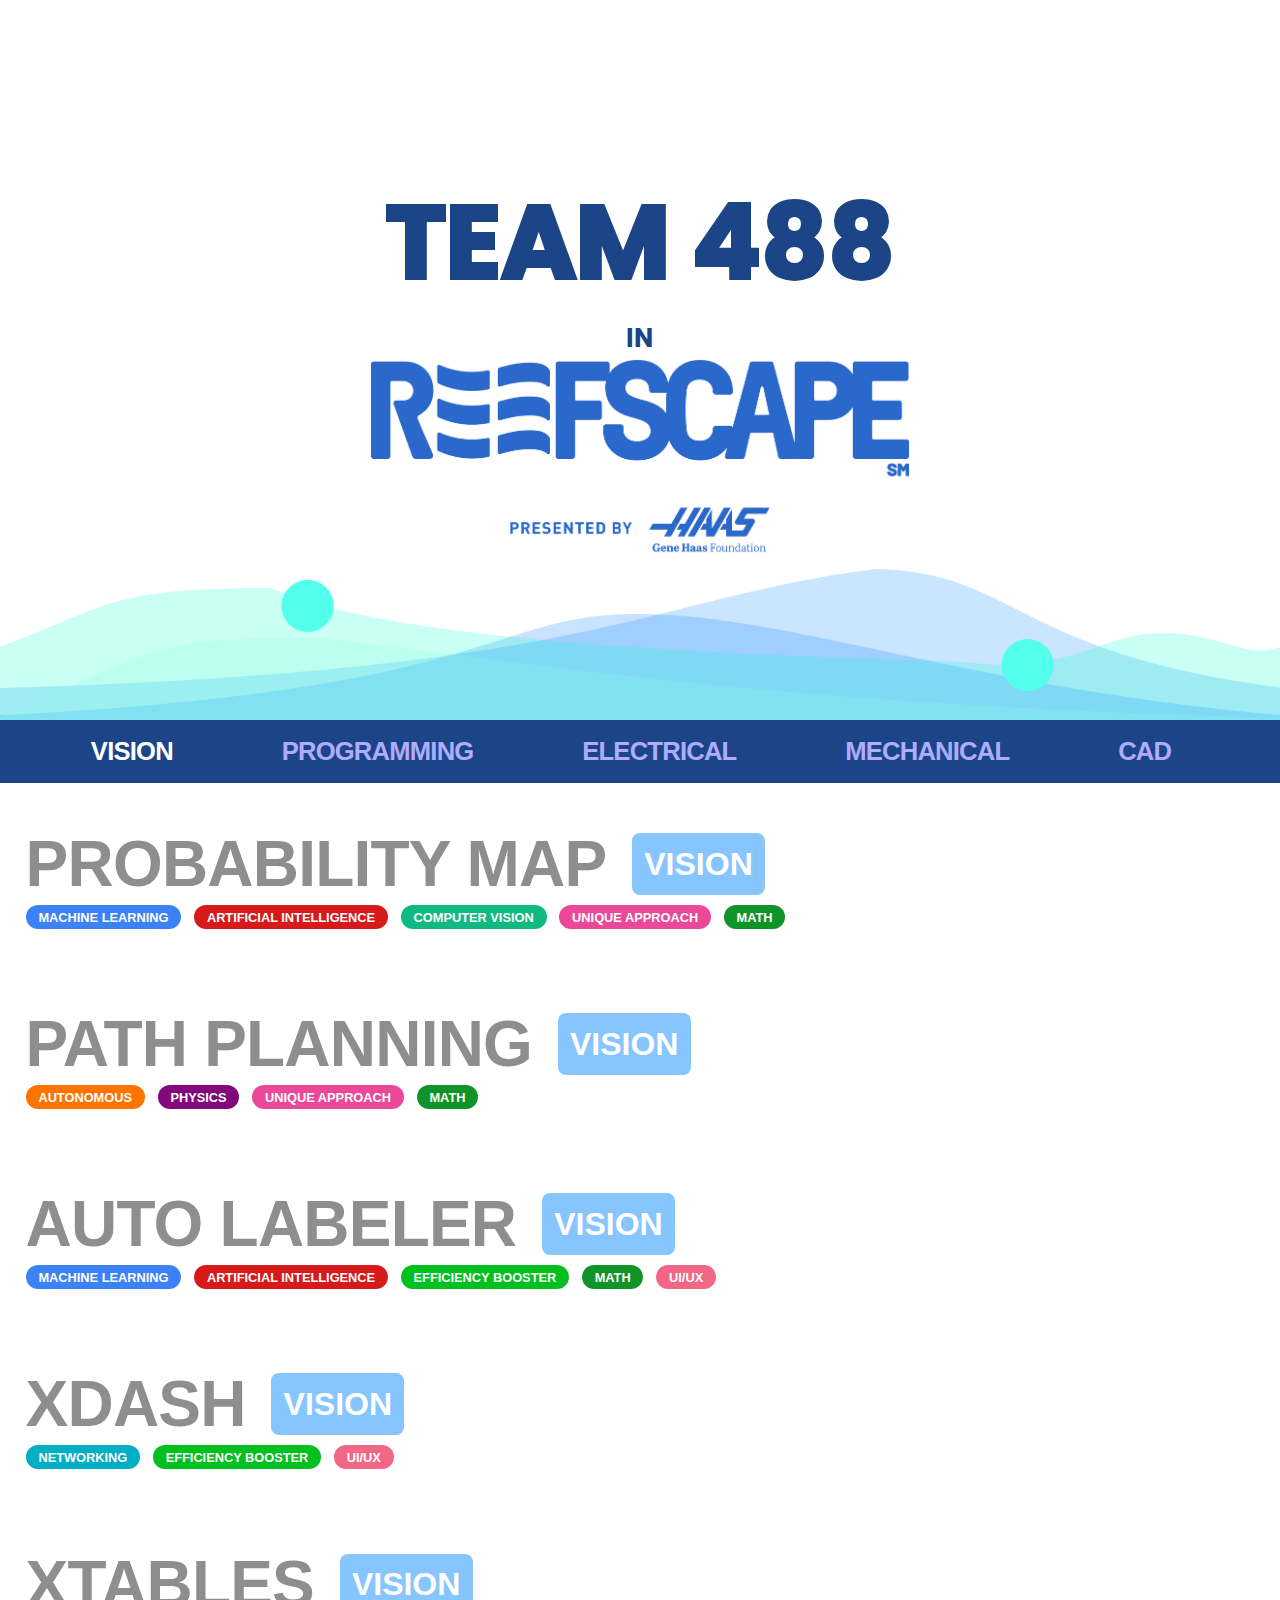
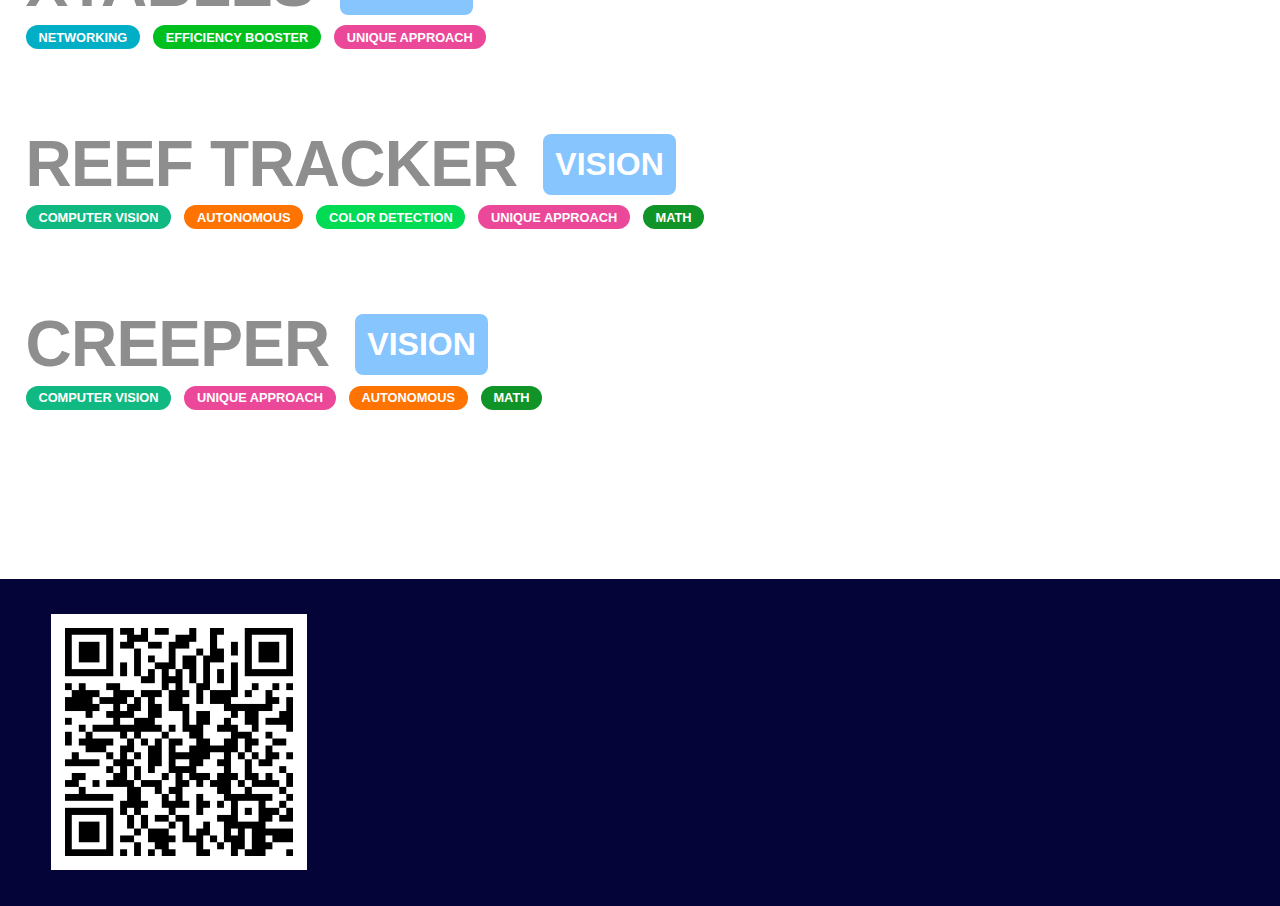
==== commit 431c6b56: "Fixed hero 2/2, sticky navbar, lowered discipline tag size increase" ====
--- a/index.html
+++ b/index.html
@@ -36,9 +36,11 @@
         
         <div class="title-wrapper">
           <div class="team488-wrapper">
-            <h2>TEAM 488</h2>
-            <h2>TEAM 488</h2>
-            <h3>IN</h3>
+            <div class="team488-real-wrapper">
+              <h2 id="stroke">TEAM 488</h2>
+              <h2 id="fill">TEAM 488</h2>
+            </div>
+            <h3 id="middle-text">IN</h3>
             <img
               id="reefscape"
               src="./styles/static/first-reefscape-blue.png"
--- a/styles/styles.css
+++ b/styles/styles.css
@@ -134,47 +134,65 @@
     overflow-x: hidden;
 }
 
-.team488-wrapper {
+#stroke, #fill{
+    margin: 0 auto;
+    text-align: center;
+}
+
+.team488-real-wrapper {
 	position: relative;
-    left: 50%;
-    width: 100%;
-    height: 100%;
-}
-
-.team488-wrapper h3{
-    position: absolute;
-    top: 30%;
-    left: 0%;
-    transform: translateX(-50%);
+    margin-left: auto;
+    margin-right: auto;
+    width: fit-content;
+}
+
+#middle-text{
     font-size: 2vw;
     color: #1c4587;
     font-family: "Poppins", sans-serif;
-}
-
-.team488-wrapper #reefscape{
-    position: relative;
-    width: 50vw;
-    top: 15vw;
-    left: 0%;
-    transform: translateX(-50%);
-    filter: brightness(1.5);
+    margin: 0 0;
+    width: fit-content;
+    margin-left: auto;
+    margin-right: auto;
+}
+
+.team488-wrapper{
+    margin: auto auto;
+}
+
+#reefscape{
+    margin-left: auto;
+    margin-right: auto;
+}
+
+.team488-real-wrapper{
+
+}
+
+.team488-wrapper {
+    #reefscape{
+        position: relative;
+        width: 50vw;
+        left: 0%;
+        filter: brightness(1.5);
+    }
 }
 
 .team488-wrapper h2 {
-	color: #ffffff;
 	font-size: 8vw;
 	position: absolute;
-	transform: translate(-50%, -4vw);
 	font-family: "Poppins", sans-serif;
 }
 
-.team488-wrapper h2:nth-child(1) {
+#stroke {
 	color: transparent;
 	-webkit-text-stroke: 4px #1c4587;
-}
-
-.team488-wrapper h2:nth-child(2) {
+    position: absolute;
+}
+
+#fill {
 	color: #1c4587;
+    position:static;
 	animation: waterText 4s ease-in-out infinite;
 }
 
@@ -280,6 +298,8 @@
 
 .links{
     position: sticky;
+    top: 0;
+    z-index: 1;
     width: 100vw;
     display: flex;
     flex-direction: row;
@@ -596,7 +616,11 @@
     .project-title, .project-title-inactive{
         font-size: 7.9vw;
     }
-    
+
+    .discipline-tag{
+        font-size: ;
+    }
+
     .vision-discipline-tag, .programming-discipline-tag, .electrical-discipline-tag, .mechanical-discipline-tag, .cad-discipline-tag{
         border-radius: 5px;
         margin: 2vh 0 0 2vw;
@@ -672,22 +696,20 @@
         visibility: hidden;
         position: absolute;
     }   
-    .team488-wrapper h3{
-        top: 50vw;
+    #middle-text{
         font-size: 5vw;
     }
     
     .team488-wrapper #reefscape{
-        top: 65vw;
         width: 90vw;
+        margin: 0 0;
     }
     
     .team488-wrapper h2 {
-        transform: translate(-50%, 20vw);
         font-size: 16vw;
         border-width: 2px;
     }
-    .team488-wrapper h2:nth-child(1){
+    #stroke{
         -webkit-text-stroke: 2px #1c4587;
     }
     @keyframes slideAndBob {
@@ -887,22 +909,19 @@
         position: absolute;
 
     }
-    .team488-wrapper h3{
-        top: 42.5vw;
+    #middle-text{
         font-size: 5vw;
     }
     
     .team488-wrapper #reefscape{
-        top: 55vw;
         width: 78vw;
     }
     
     .team488-wrapper h2 {
-        transform: translate(-50%, 17vw);
         font-size: 15vw;
         border-width: 2px;
     }
-    .team488-wrapper h2:nth-child(1){
+    #stroke{
         -webkit-text-stroke: 3px #1c4587;
     }
 }
@@ -1077,22 +1096,19 @@
     .team488-wrapper {
     }
     
-    .team488-wrapper h3{
-        top: 30vw;
+    #middle-text{
         font-size: 5vw;
     }
     
     .team488-wrapper #reefscape{
-        top: 42vw;
         width: 70vw;
     }
     
     .team488-wrapper h2 {
-        transform: translate(-50%, 4vw);
         font-size: 16vw;
         border-width: 2px;
     }
-    .team488-wrapper h2:nth-child(1){
+    #stroke{
         -webkit-text-stroke: 3px #1c4587;
     }
 }
@@ -1264,16 +1280,13 @@
         position: absolute;
     }   
     
-    .team488-wrapper h3{
-        top: 22vw;
+    #middle-text{
     }
     
     .team488-wrapper #reefscape{
-        top: 28vw;
     }
     
     .team488-wrapper h2 {
-        transform: translate(-50%, 6vw);
     }
 }
 
@@ -1380,20 +1393,20 @@
         visibility: hidden;
         position: absolute;
     }   
-    .team488-wrapper h3{
-        top: 13vw;
+    #middle-text{
     }
     
     .team488-wrapper #reefscape{
-        top: 18vw;
         width: 42vw;
     }
     
     .team488-wrapper h2 {
-        transform: translate(-50%, -1vw);
         font-size: 8vw;
     }
     #hero{
+        height: 80vh;
+    }
+    .wave-wrapper-wrapper{
         height: 80vh;
     }
 }
@@ -1500,20 +1513,20 @@
         visibility: hidden;
         position: absolute;
     }   
-    .team488-wrapper h3{
-        top: 10vw;
+    #middle-text{
     }
     
     .team488-wrapper #reefscape{
-        top: 15vw;
         width: 42vw;
     }
     
     .team488-wrapper h2 {
-        transform: translate(-50%, -4vw);
         font-size: 8vw;
     }
     #hero{
+        height: 80vh;
+    }
+    .wave-wrapper-wrapper{
         height: 80vh;
     }
 }
@@ -1626,17 +1639,14 @@
         visibility: hidden;
         position: absolute;
     }   
-    .team488-wrapper h3{
-        top: 12vw;
+    #middle-text{
     }
     
     .team488-wrapper #reefscape{
-        top: 17vw;
         width: 38vw;
     }
     
     .team488-wrapper h2 {
-        transform: translate(-50%, -2vw);
         font-size: 8vw;
     }
 }
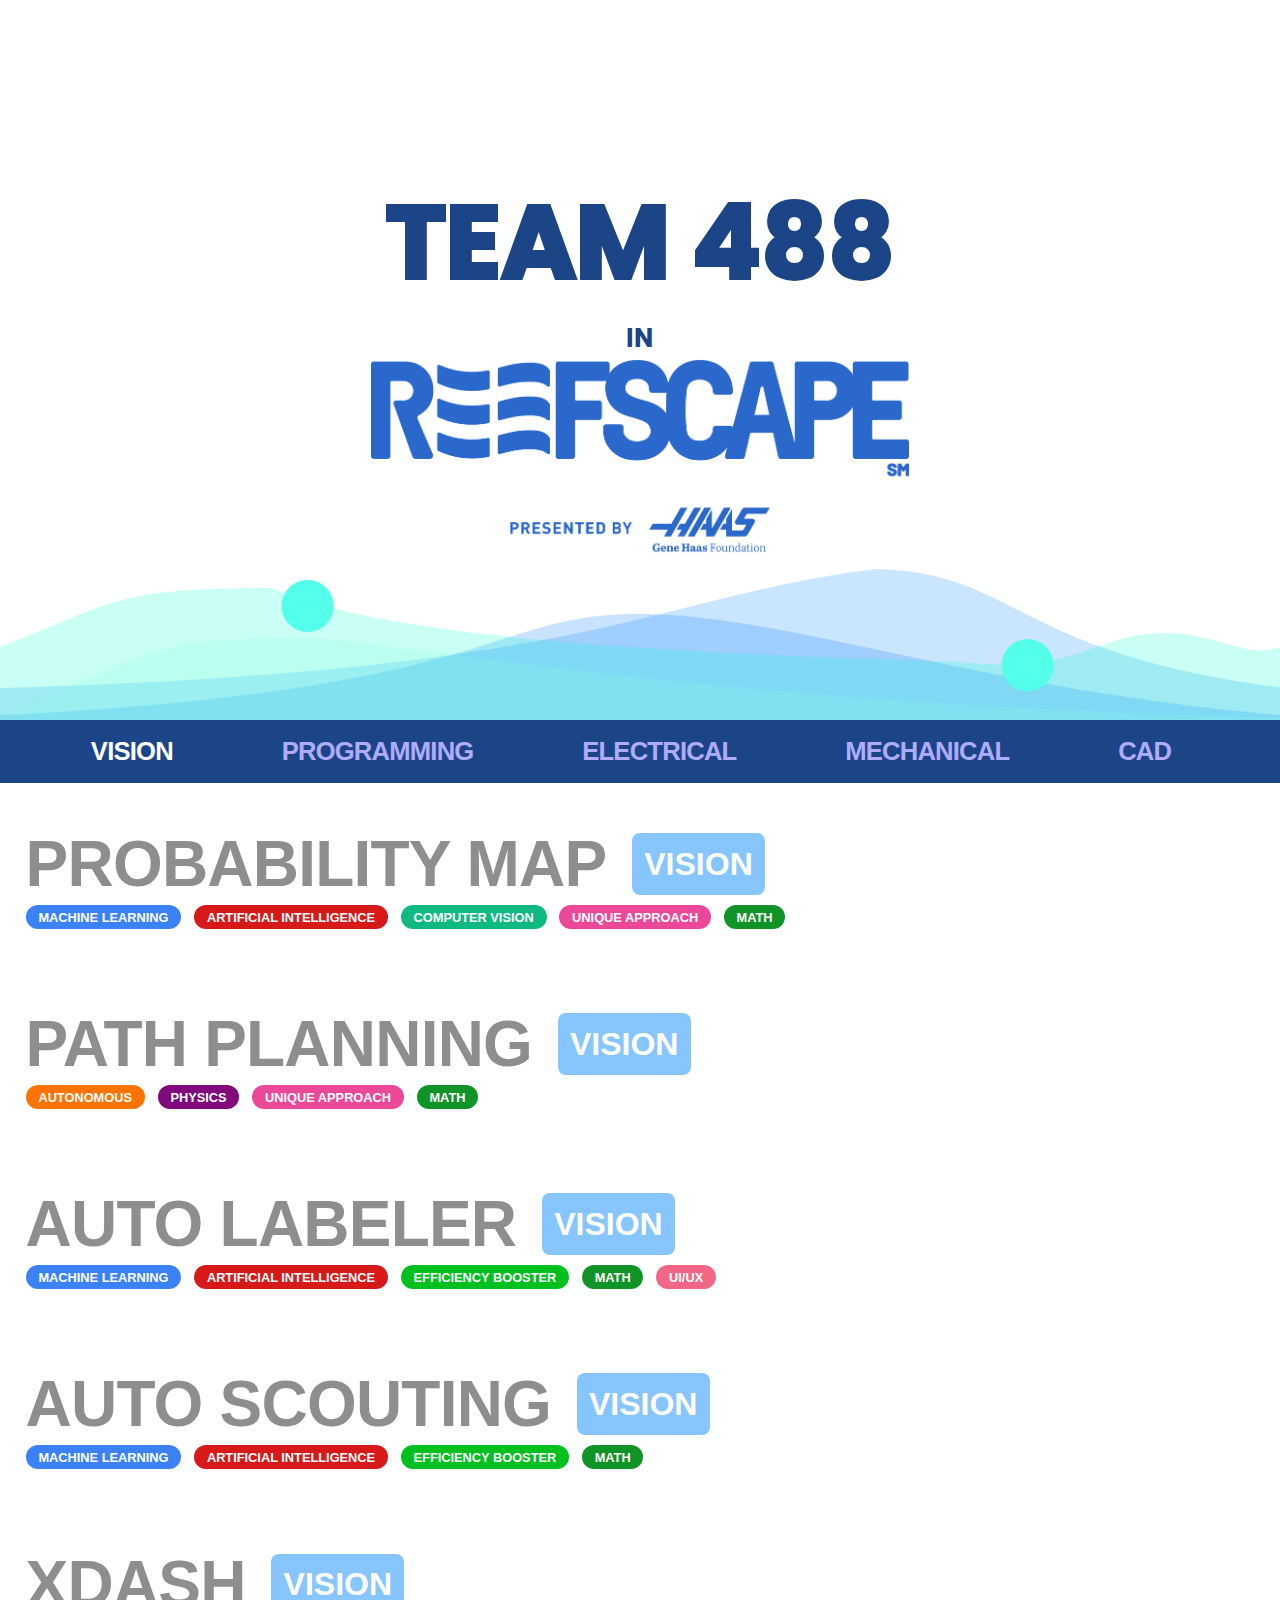
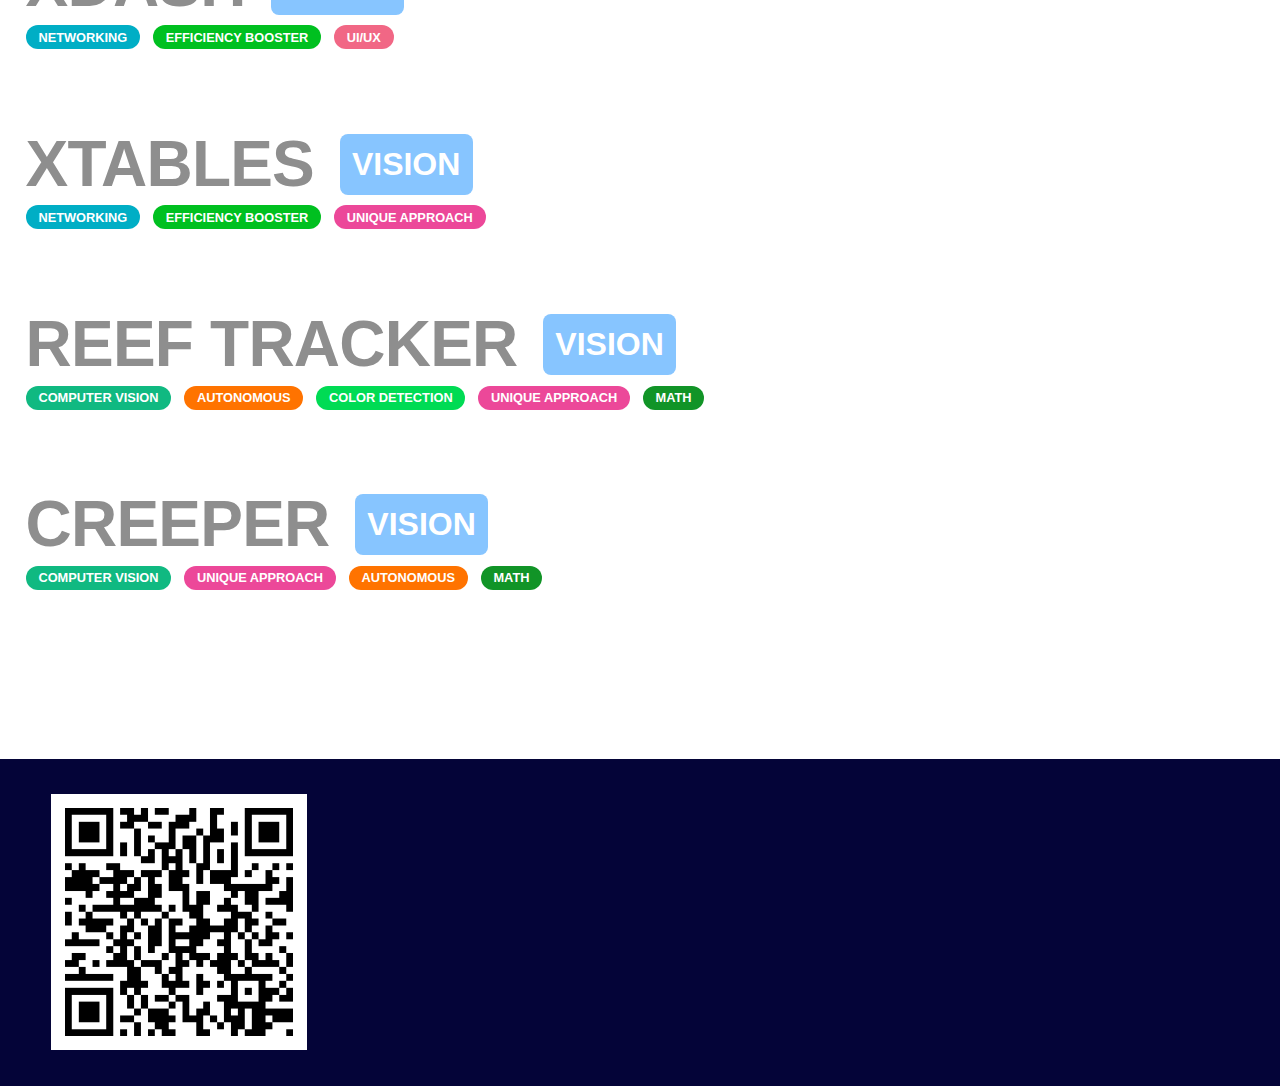
==== commit 32dadc09: "Auto scouting project overview added" ====
--- a/index.html
+++ b/index.html
@@ -85,9 +85,12 @@
             </div>
           </div>
           <div class="project-content" id="test-project-content">
-            <div class="project-content-image-div">
-              <img src="./styles/static/under-construction.png" class="under-construction" alt="Section still in development.">
-            </div>       
+            
+            
+            <h3 class="project-content-item-title">Our Solution's Impact</h3>
+            <p class="project-content-item-paragraph">
+              Scouting has notirously been a pain although important, and our pipeline <strong>frees our scouters from the monotony</strong> and <strong>enables them to prioritize looking for driver tendencies and robot capabilities</strong>. The heatmap, in conjunction with the stats we collect, <strong>create a profile of each team’s driver behavior and robot capabilities</strong>. Understanding how different teams fit into our playstyle, we can inform our alliance mates of how different team choices can impact our gameplay alongside visual representations of our information through heatmaps and graphs.
+            </p>
           <div/>
         </section>
       </section>
--- a/styles/styles.css
+++ b/styles/styles.css
@@ -425,6 +425,11 @@
     
 }
 
+.demo-btn{
+    color: #a7a7a7 !important;
+    cursor: default !important;
+}
+
 .project-navbar{
     display: flex;
     flex-wrap: wrap;
@@ -435,7 +440,7 @@
 }
 
 .project-content{  
-    transition: opacity 1s ease, height 0.5s ease-in-out;
+    transition: opacity 1s ease, height 0.5s ease-in-out, max-height 0.5s ease-in-out;
     overflow: hidden;
     opacity: 1;
     border-bottom: 2px solid rgb(191 191 191 /37%)
@@ -444,6 +449,11 @@
 .project-nav{
     color:black;
 }
+
+.project-nav:hover{
+    cursor: pointer;
+}
+
 .interest-tag-div{
     display: flex;
     align-items: flex-start;
@@ -531,6 +541,10 @@
 }
 
 @media (min-width: 0px) and (max-width: 420px){
+    .links{
+        height: 4vh;
+    }
+    
     .interest-tag{
         border-radius: 9px;
         font-size: 0.5rem;
@@ -615,10 +629,6 @@
     }
     .project-title, .project-title-inactive{
         font-size: 7.9vw;
-    }
-
-    .discipline-tag{
-        font-size: ;
     }
 
     .vision-discipline-tag, .programming-discipline-tag, .electrical-discipline-tag, .mechanical-discipline-tag, .cad-discipline-tag{
@@ -664,6 +674,10 @@
         padding: 0.1vw 0.1vw;
     }
     
+    .on-the-surface, .in-depth{
+        cursor: pointer;
+    }
+
     .on-the-surface-active{
         color: #55ACFE;
     }
@@ -744,6 +758,9 @@
 }
 
 @media (min-width: 420px) and (max-width: 553px){
+    .links{
+        height: 5vh;
+    }
     .interest-tag{
         border-radius: 9px;
         font-size: 0.6rem;
@@ -933,7 +950,9 @@
     }
 }
 @media (min-width: 553px) and (max-width:769px){
-
+    .links{
+        height: 5vh;
+    }
     .button-enabled,.button-disabled{
         font-size: 3vw;
     }
@@ -1113,6 +1132,12 @@
     }
 }
 
+@media (min-width: 769px) and (max-width: 1440){
+    .links{
+        height: 6vh;
+    }
+}
+
 @media (min-width: 769px) and (max-width:1023px){
     .button-enabled,.button-disabled{
         font-size: 2.5vw;
